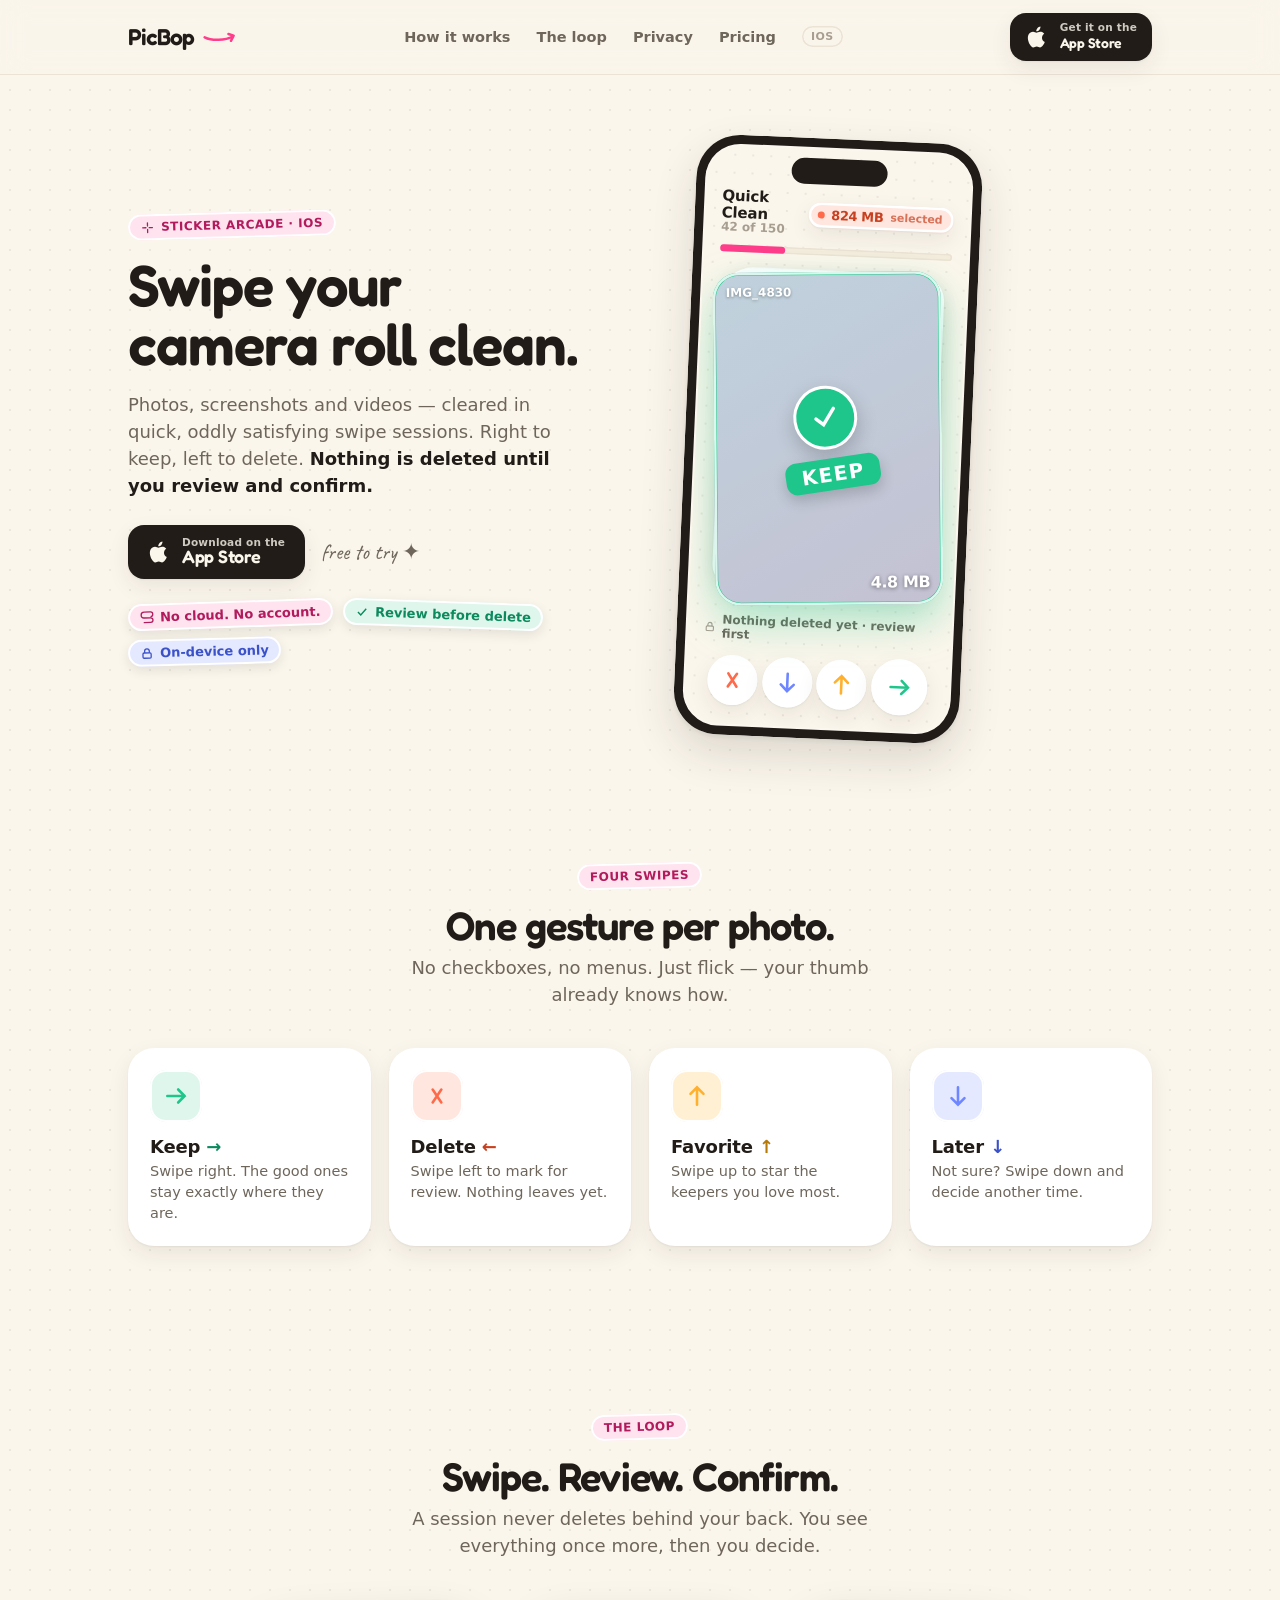
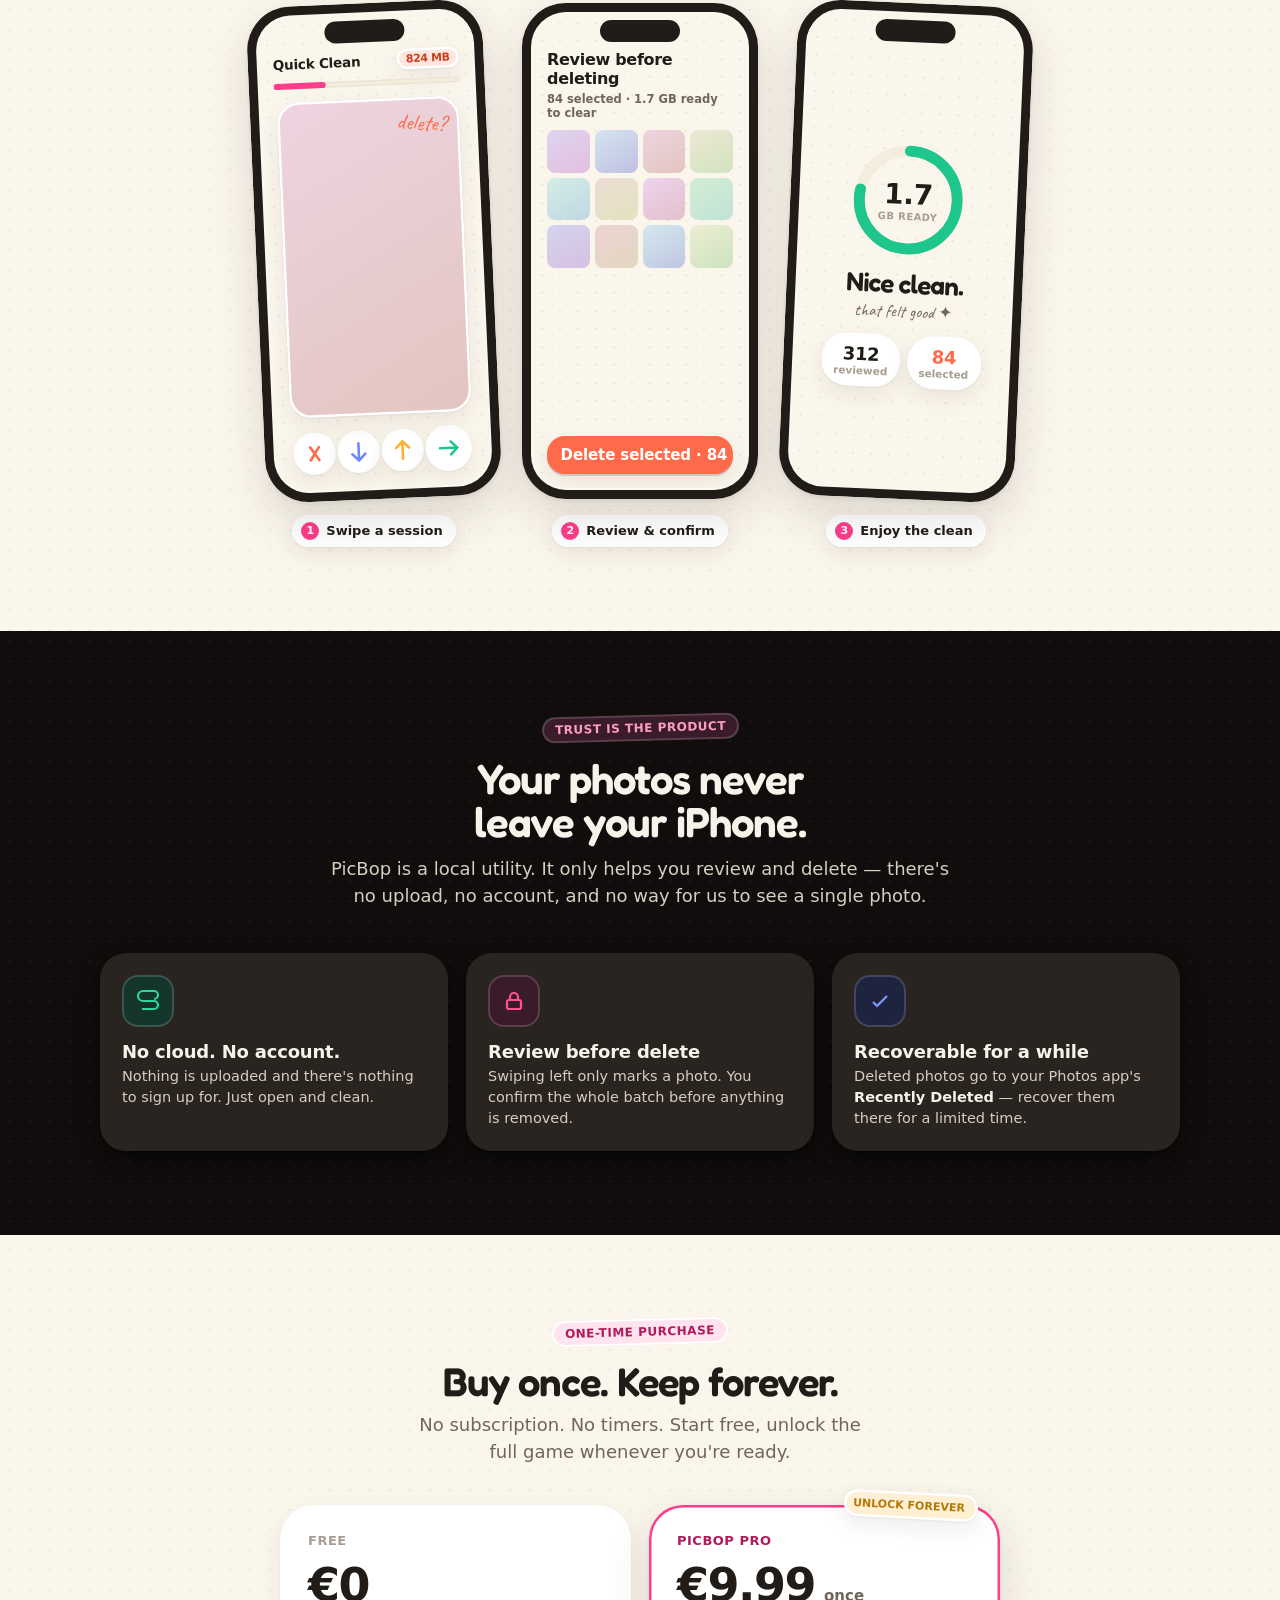
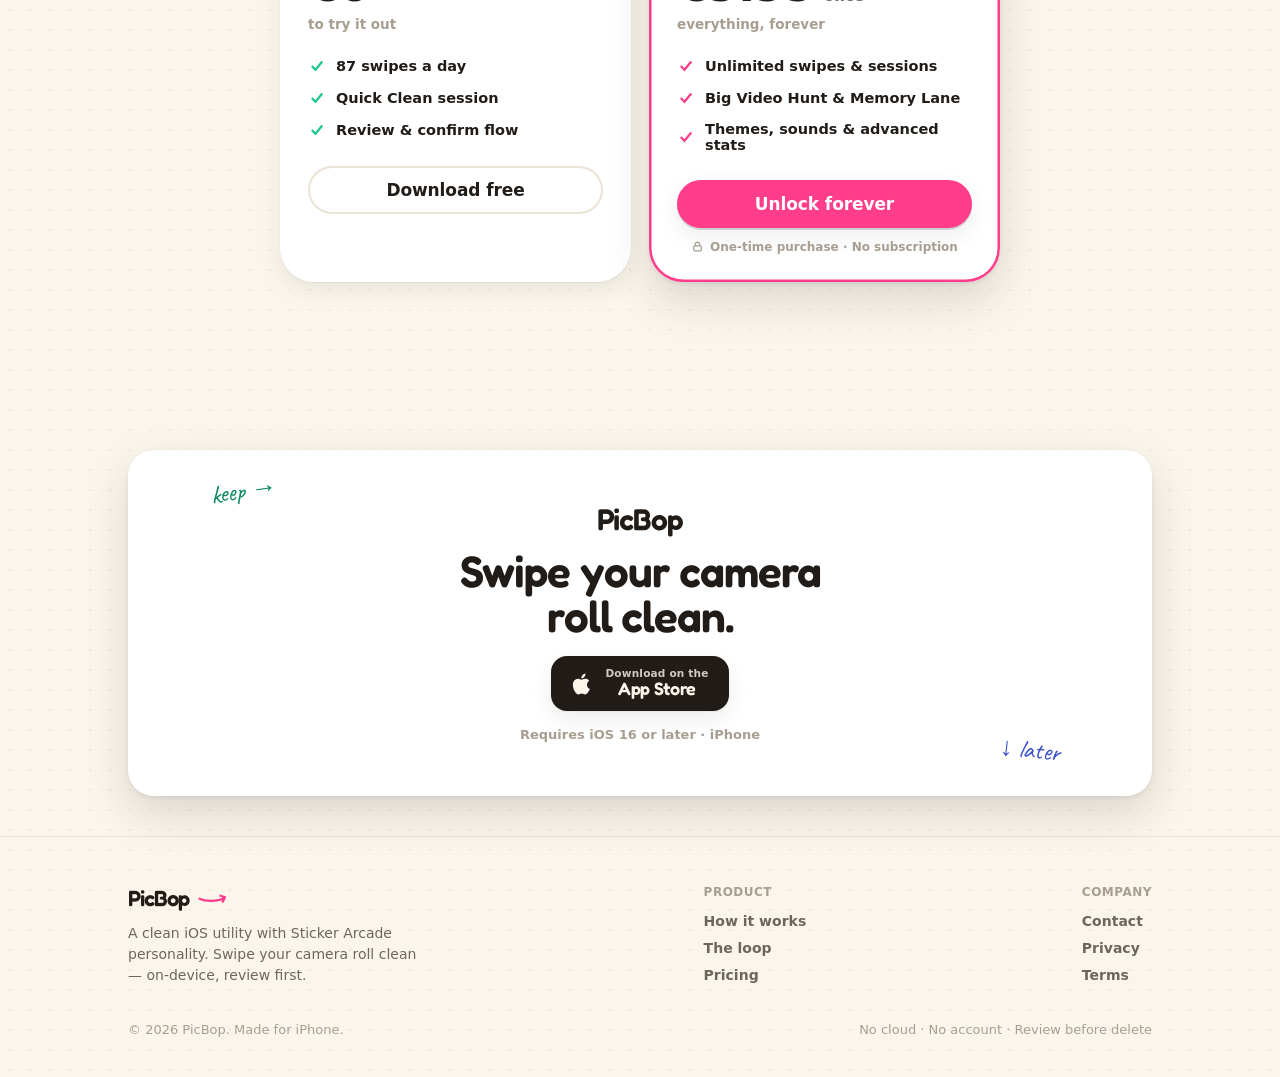
==== index.html @ b294faa3 "Add PicBop marketing site Static landing, privacy, terms, contact pages + shared theme/site CSS and " ====
<!doctype html>
<html lang="en" data-theme="light">
<head>
<meta charset="utf-8" />
<meta name="viewport" content="width=device-width, initial-scale=1" />
<title>PicBop — Swipe your camera roll clean.</title>
<link rel="stylesheet" href="picbop-theme.css" />
<link rel="stylesheet" href="picbop-site.css" />
<meta name="description" content="Swipe your camera roll clean. PicBop turns photo cleanup into quick, satisfying swipe sessions — keep, delete, favorite, later. Nothing is deleted until you review and confirm. On-device, no account." />
<meta name="theme-color" content="#FBF6EC" media="(prefers-color-scheme: light)" />
<meta name="theme-color" content="#100D0C" media="(prefers-color-scheme: dark)" />
<link rel="icon" href="icon.png" />
<link rel="apple-touch-icon" href="icon.png" />
<meta property="og:type" content="website" />
<meta property="og:site_name" content="PicBop" />
<meta property="og:title" content="PicBop — Swipe your camera roll clean." />
<meta property="og:description" content="Photo cleanup as quick, satisfying swipe sessions. Nothing is deleted until you review and confirm. On-device, no account." />
<meta property="og:url" content="https://picbop.app/" />
<meta property="og:image" content="https://picbop.app/icon.png" />
<meta name="twitter:card" content="summary" />
<meta name="twitter:title" content="PicBop — Swipe your camera roll clean." />
<meta name="twitter:description" content="Photo cleanup as quick, satisfying swipe sessions. Nothing is deleted until you review and confirm." />
<meta name="twitter:image" content="https://picbop.app/icon.png" />
</head>
<body class="site">

<!-- ───────── NAV ───────── -->
<header class="nav">
  <div class="inner">
    <a class="nav-mark" href="index.html">
      <b>PicBop</b>
      <svg width="34" height="11" viewBox="0 0 40 12" fill="none"><path d="M2 7c8 4 24 4 33-1" stroke="var(--pb-pink)" stroke-width="3" stroke-linecap="round"/><path d="M30 3l6 2-3 6" stroke="var(--pb-pink)" stroke-width="3" stroke-linecap="round" stroke-linejoin="round"/></svg>
    </a>
    <nav class="nav-links">
      <a href="#how">How it works</a>
      <a href="#loop">The loop</a>
      <a href="#privacy">Privacy</a>
      <a href="#pricing">Pricing</a>
      <span class="nav-ios">iOS</span>
    </nav>
    <a class="appstore" href="#download" style="padding:9px 15px 9px 13px">
      <svg viewBox="0 0 24 24" fill="currentColor"><path d="M17.543 12.642c-.024-2.43 1.984-3.597 2.074-3.654-1.131-1.654-2.891-1.88-3.515-1.905-1.495-.151-2.918.881-3.676.881-.757 0-1.927-.859-3.17-.836-1.631.024-3.134.948-3.973 2.408-1.694 2.936-.433 7.284 1.215 9.668.806 1.167 1.766 2.476 3.025 2.43 1.213-.049 1.671-.785 3.137-.785 1.466 0 1.878.785 3.162.761 1.305-.024 2.131-1.189 2.929-2.36.923-1.354 1.303-2.665 1.326-2.732-.029-.013-2.54-.975-2.565-3.86zM15.1 5.43c.67-.81 1.122-1.938.999-3.06-.966.039-2.134.644-2.826 1.453-.62.717-1.163 1.864-1.018 2.965 1.078.084 2.176-.548 2.845-1.358z"/></svg>
      <span><span class="as-sub" style="display:block">Get it on the</span><span class="as-main" style="font-size:14px">App Store</span></span>
    </a>
  </div>
</header>

<main class="wrap">

  <!-- ───────── HERO ───────── -->
  <section class="hero" id="download">
    <div>
      <span class="eyebrow"><svg width="13" height="13" viewBox="0 0 24 24" fill="none" stroke="currentColor" stroke-width="2.4" stroke-linecap="round"><path d="M12 3v6M12 15v6M3 12h6M15 12h6"/></svg> Sticker Arcade · iOS</span>
      <h1 class="h-display" style="font-size:58px;margin:18px 0 16px">Swipe your<br/>camera roll clean.</h1>
      <p class="lead" style="max-width:440px">Photos, screenshots and videos — cleared in quick, oddly satisfying swipe sessions. Right to keep, left to delete. <strong style="color:var(--pb-ink);font-weight:700">Nothing is deleted until you review and confirm.</strong></p>
      <div class="hero-cta">
        <a class="appstore" href="#download">
          <svg viewBox="0 0 24 24" fill="currentColor"><path d="M17.543 12.642c-.024-2.43 1.984-3.597 2.074-3.654-1.131-1.654-2.891-1.88-3.515-1.905-1.495-.151-2.918.881-3.676.881-.757 0-1.927-.859-3.17-.836-1.631.024-3.134.948-3.973 2.408-1.694 2.936-.433 7.284 1.215 9.668.806 1.167 1.766 2.476 3.025 2.43 1.213-.049 1.671-.785 3.137-.785 1.466 0 1.878.785 3.162.761 1.305-.024 2.131-1.189 2.929-2.36.923-1.354 1.303-2.665 1.326-2.732-.029-.013-2.54-.975-2.565-3.86zM15.1 5.43c.67-.81 1.122-1.938.999-3.06-.966.039-2.134.644-2.826 1.453-.62.717-1.163 1.864-1.018 2.965 1.078.084 2.176-.548 2.845-1.358z"/></svg>
          <span><span class="as-sub" style="display:block">Download on the</span><span class="as-main">App Store</span></span>
        </a>
        <span class="pb-font-hand" style="font-size:22px;color:var(--pb-ink2)">free to try ✦</span>
      </div>
      <div class="hero-trust">
        <span class="pb-badge"><svg viewBox="0 0 24 24" fill="none" stroke="currentColor" stroke-width="2.2"><path d="M18 10a4 4 0 000-8H7a5 5 0 000 10h11a4 4 0 010 8H6"/></svg> No cloud. No account.</span>
        <span class="pb-badge pb-badge--keep"><svg viewBox="0 0 24 24" fill="none" stroke="currentColor" stroke-width="2.4"><path d="M5 12l5 5 9-11"/></svg> Review before delete</span>
        <span class="pb-badge pb-badge--later"><svg viewBox="0 0 24 24" fill="none" stroke="currentColor" stroke-width="2.2"><rect x="5" y="11" width="14" height="9" rx="2"/><path d="M8 11V8a4 4 0 018 0v3"/></svg> On-device only</span>
      </div>
    </div>

    <!-- hero phone: swipe screen -->
    <div class="hero-art">
      <div class="phone phone-tilt">
        <div class="dotbg"></div>
        <div class="notch"></div>
        <div class="scr">
          <div class="pb-row" style="justify-content:space-between;align-items:center">
            <div class="pb-stack" style="line-height:1.1"><span class="pb-title" style="font-size:15px">Quick Clean</span><span style="font-size:12px;font-weight:600;color:var(--pb-ink3)">42 of 150</span></div>
            <span class="pb-chip pb-chip--del pb-chip--fill" style="padding:5px 11px 5px 9px;gap:7"><span style="width:7px;height:7px;border-radius:50%;background:var(--pb-del)"></span><b class="pb-num" style="font-size:13px;color:inherit">824 MB</b> <span style="font-size:11px;font-weight:600;opacity:.7">selected</span></span>
          </div>
          <div style="height:7px;border-radius:100px;background:var(--pb-bg2);margin-top:11px;box-shadow:inset 0 0 0 1.5px var(--pb-line)"><div style="width:28%;height:100%;border-radius:100px;background:var(--pb-pink)"></div></div>
          <!-- card stack -->
          <div style="flex:1;position:relative;margin:16px 2px 12px">
            <div style="position:absolute;inset:0;transform:translateY(-13px) scale(.93);border-radius:26px;background:var(--pb-surface);box-shadow:var(--pb-shadow)"></div>
            <div style="position:absolute;inset:0;transform:translateY(-6px) scale(.965);border-radius:26px;background:var(--pb-surface);box-shadow:var(--pb-shadow)"></div>
            <div class="ph" style="position:absolute;inset:0;--h:265;border-radius:26px;box-shadow:inset 0 0 0 2.5px var(--pb-stickerline),inset 0 0 0 3px var(--pb-keep),0 18px 40px color-mix(in srgb,var(--pb-keep) 35%,transparent);transform:rotate(-3deg)">
              <div style="position:absolute;inset:0;background:var(--pb-keep);opacity:.16"></div>
              <span style="position:absolute;left:13px;top:13px;font-size:12px;font-weight:700;color:#fff;text-shadow:0 1px 3px rgba(0,0,0,.35)">IMG_4830</span>
              <div class="pb-stack" style="position:absolute;left:50%;top:50%;transform:translate(-50%,-50%) rotate(-8deg);align-items:center;gap:9px">
                <span style="width:64px;height:64px;border-radius:50%;background:var(--pb-keep);display:flex;align-items:center;justify-content:center;border:3.5px solid #fff;box-shadow:0 8px 20px rgba(0,0,0,.2)"><svg width="32" height="32" viewBox="0 0 24 24" fill="none" stroke="#fff" stroke-width="2.6" stroke-linecap="round"><path d="M5 12l5 5 9-11"/></svg></span>
                <span style="background:var(--pb-keep);color:#fff;padding:4px 16px;border-radius:11px;font-size:20px;font-weight:700;letter-spacing:1.5px;box-shadow:0 6px 14px rgba(0,0,0,.18)">KEEP</span>
              </div>
              <span class="pb-num" style="position:absolute;right:13px;bottom:13px;font-size:16px;color:#fff;text-shadow:0 1px 4px rgba(0,0,0,.45)">4.8 MB</span>
            </div>
          </div>
          <div class="pb-row" style="justify-content:center;gap:6px;margin-bottom:11px">
            <svg width="13" height="13" viewBox="0 0 24 24" fill="none" stroke="var(--pb-ink3)" stroke-width="2.2"><rect x="5" y="11" width="14" height="9" rx="2"/><path d="M8 11V8a4 4 0 018 0v3"/></svg>
            <span style="font-size:12px;font-weight:600;color:var(--pb-ink2)">Nothing deleted yet · review first</span>
          </div>
          <div class="pb-row" style="justify-content:space-between;padding:0 6px">
            <span class="pb-action pb-action--del" style="width:50px;height:50px"><svg viewBox="0 0 24 24" fill="none" stroke="currentColor" stroke-width="2.4" stroke-linecap="round"><path d="M16 6l-8 12M8 6l8 12"/></svg></span>
            <span class="pb-action pb-action--later" style="width:50px;height:50px"><svg viewBox="0 0 24 24" fill="none" stroke="currentColor" stroke-width="2.4" stroke-linecap="round"><path d="M12 4v16M6 14l6 6 6-6"/></svg></span>
            <span class="pb-action pb-action--fav" style="width:50px;height:50px"><svg viewBox="0 0 24 24" fill="none" stroke="currentColor" stroke-width="2.4" stroke-linecap="round"><path d="M12 20V4M6 10l6-6 6 6"/></svg></span>
            <span class="pb-action pb-action--keep" style="width:56px;height:56px"><svg viewBox="0 0 24 24" fill="none" stroke="currentColor" stroke-width="2.4" stroke-linecap="round"><path d="M4 12h16M14 6l6 6-6 6"/></svg></span>
          </div>
        </div>
      </div>
    </div>
  </section>

  <!-- ───────── HOW IT WORKS ───────── -->
  <section class="section" id="how">
    <div style="text-align:center;margin-bottom:40px">
      <span class="eyebrow">Four swipes</span>
      <h2 class="h-display" style="font-size:40px;margin:16px 0 8px">One gesture per photo.</h2>
      <p class="lead" style="max-width:480px;margin:0 auto">No checkboxes, no menus. Just flick — your thumb already knows how.</p>
    </div>
    <div class="grid" style="grid-template-columns:repeat(4,1fr)">
      <div class="swipe-card">
        <div class="swipe-ic" style="background:var(--pb-keep-soft);color:var(--pb-keep)"><svg width="26" height="26" viewBox="0 0 24 24" fill="none" stroke="currentColor" stroke-width="2.4" stroke-linecap="round"><path d="M4 12h16M14 6l6 6-6 6"/></svg></div>
        <div class="feat-title">Keep <span style="color:var(--pb-keep-ink);font-weight:600">→</span></div>
        <p class="feat-body">Swipe right. The good ones stay exactly where they are.</p>
      </div>
      <div class="swipe-card">
        <div class="swipe-ic" style="background:var(--pb-del-soft);color:var(--pb-del)"><svg width="26" height="26" viewBox="0 0 24 24" fill="none" stroke="currentColor" stroke-width="2.4" stroke-linecap="round"><path d="M16 6l-8 12M8 6l8 12"/></svg></div>
        <div class="feat-title">Delete <span style="color:var(--pb-del-ink);font-weight:600">←</span></div>
        <p class="feat-body">Swipe left to mark for review. Nothing leaves yet.</p>
      </div>
      <div class="swipe-card">
        <div class="swipe-ic" style="background:var(--pb-fav-soft);color:var(--pb-fav)"><svg width="26" height="26" viewBox="0 0 24 24" fill="none" stroke="currentColor" stroke-width="2.4" stroke-linecap="round"><path d="M12 20V4M6 10l6-6 6 6"/></svg></div>
        <div class="feat-title">Favorite <span style="color:var(--pb-fav-ink);font-weight:600">↑</span></div>
        <p class="feat-body">Swipe up to star the keepers you love most.</p>
      </div>
      <div class="swipe-card">
        <div class="swipe-ic" style="background:var(--pb-later-soft);color:var(--pb-later)"><svg width="26" height="26" viewBox="0 0 24 24" fill="none" stroke="currentColor" stroke-width="2.4" stroke-linecap="round"><path d="M12 4v16M6 14l6 6 6-6"/></svg></div>
        <div class="feat-title">Later <span style="color:var(--pb-later-ink);font-weight:600">↓</span></div>
        <p class="feat-body">Not sure? Swipe down and decide another time.</p>
      </div>
    </div>
  </section>

  <!-- ───────── THE LOOP ───────── -->
  <section class="section" id="loop">
    <div style="text-align:center;margin-bottom:44px">
      <span class="eyebrow">The loop</span>
      <h2 class="h-display" style="font-size:40px;margin:16px 0 8px">Swipe. Review. Confirm.</h2>
      <p class="lead" style="max-width:500px;margin:0 auto">A session never deletes behind your back. You see everything once more, then you decide.</p>
    </div>
    <div class="pb-row" style="justify-content:center;align-items:flex-end;gap:30px;flex-wrap:wrap">

      <!-- swipe -->
      <div class="pb-stack" style="align-items:center;gap:16px">
        <div class="phone phone-tilt--l" style="width:236px;height:496px">
          <div class="dotbg"></div><div class="notch" style="width:80px;height:22px;top:17px"></div>
          <div class="scr" style="padding:36px 14px 14px">
            <div class="pb-row" style="justify-content:space-between;align-items:center"><span class="pb-title" style="font-size:13.5px">Quick Clean</span><span class="pb-chip pb-chip--del pb-chip--fill" style="padding:4px 9px;font-size:11px"><b class="pb-num" style="font-size:11px;color:inherit">824 MB</b></span></div>
            <div style="height:6px;border-radius:100px;background:var(--pb-bg2);margin-top:9px;box-shadow:inset 0 0 0 1.5px var(--pb-line)"><div style="width:28%;height:100%;border-radius:100px;background:var(--pb-pink)"></div></div>
            <div class="ph" style="flex:1;--h:330;border-radius:22px;margin:13px 2px;box-shadow:inset 0 0 0 2.5px var(--pb-stickerline),var(--pb-shadow)">
              <span class="pb-font-hand" style="position:absolute;top:12px;right:14px;font-size:22px;color:var(--pb-del);transform:rotate(6deg)">delete?</span>
            </div>
            <div class="pb-row" style="justify-content:space-between;padding:0 4px">
              <span class="pb-action pb-action--del" style="width:42px;height:42px"><svg viewBox="0 0 24 24" fill="none" stroke="currentColor" stroke-width="2.4" stroke-linecap="round"><path d="M16 6l-8 12M8 6l8 12"/></svg></span>
              <span class="pb-action pb-action--later" style="width:42px;height:42px"><svg viewBox="0 0 24 24" fill="none" stroke="currentColor" stroke-width="2.4" stroke-linecap="round"><path d="M12 4v16M6 14l6 6 6-6"/></svg></span>
              <span class="pb-action pb-action--fav" style="width:42px;height:42px"><svg viewBox="0 0 24 24" fill="none" stroke="currentColor" stroke-width="2.4" stroke-linecap="round"><path d="M12 20V4M6 10l6-6 6 6"/></svg></span>
              <span class="pb-action pb-action--keep" style="width:46px;height:46px"><svg viewBox="0 0 24 24" fill="none" stroke="currentColor" stroke-width="2.4" stroke-linecap="round"><path d="M4 12h16M14 6l6 6-6 6"/></svg></span>
            </div>
          </div>
        </div>
        <span class="pb-chip" style="font-size:13px"><span style="width:18px;height:18px;border-radius:50%;background:var(--pb-pink);color:#fff;display:flex;align-items:center;justify-content:center;font-size:11px;font-weight:800">1</span> Swipe a session</span>
      </div>

      <!-- review -->
      <div class="pb-stack" style="align-items:center;gap:16px">
        <div class="phone" style="width:236px;height:496px">
          <div class="dotbg"></div><div class="notch" style="width:80px;height:22px;top:17px"></div>
          <div class="scr" style="padding:36px 14px 14px">
            <div class="pb-stack" style="gap:4px;margin-bottom:10px">
              <span style="font-family:var(--pb-ui);font-weight:800;font-size:16px;letter-spacing:-.3px;color:var(--pb-ink)">Review before deleting</span>
              <span style="font-size:11.5px;font-weight:600;color:var(--pb-ink2)">84 selected · 1.7 GB ready to clear</span>
            </div>
            <div style="flex:1;display:grid;grid-template-columns:repeat(4,1fr);gap:5px;align-content:start;overflow:hidden">
              <div class="ph" style="--h:265;aspect-ratio:1;border-radius:8px"></div><div class="ph" style="--h:200;aspect-ratio:1;border-radius:8px"></div><div class="ph" style="--h:330;aspect-ratio:1;border-radius:8px"></div><div class="ph" style="--h:50;aspect-ratio:1;border-radius:8px"></div>
              <div class="ph" style="--h:160;aspect-ratio:1;border-radius:8px"></div><div class="ph" style="--h:20;aspect-ratio:1;border-radius:8px"></div><div class="ph" style="--h:300;aspect-ratio:1;border-radius:8px"></div><div class="ph" style="--h:120;aspect-ratio:1;border-radius:8px"></div>
              <div class="ph" style="--h:240;aspect-ratio:1;border-radius:8px"></div><div class="ph" style="--h:0;aspect-ratio:1;border-radius:8px"></div><div class="ph" style="--h:190;aspect-ratio:1;border-radius:8px"></div><div class="ph" style="--h:60;aspect-ratio:1;border-radius:8px"></div>
            </div>
            <button class="pb-btn pb-btn--coral pb-btn--block pb-btn--sm" style="margin-top:11px"><svg width="16" height="16" viewBox="0 0 24 24" fill="none" stroke="currentColor" stroke-width="2.4" stroke-linecap="round"><path d="M16 6l-8 12M8 6l8 12"/></svg> Delete selected · 84</button>
          </div>
        </div>
        <span class="pb-chip" style="font-size:13px"><span style="width:18px;height:18px;border-radius:50%;background:var(--pb-pink);color:#fff;display:flex;align-items:center;justify-content:center;font-size:11px;font-weight:800">2</span> Review &amp; confirm</span>
      </div>

      <!-- result -->
      <div class="pb-stack" style="align-items:center;gap:16px">
        <div class="phone phone-tilt" style="width:236px;height:496px">
          <div class="dotbg"></div><div class="notch" style="width:80px;height:22px;top:17px"></div>
          <div class="scr" style="padding:44px 16px 16px;align-items:center;justify-content:center;gap:13px">
            <div style="position:relative;width:116px;height:116px">
              <svg width="116" height="116" viewBox="0 0 128 128" style="transform:rotate(-90deg)"><circle cx="64" cy="64" r="54" fill="none" stroke="var(--pb-bg2)" stroke-width="12"/><circle cx="64" cy="64" r="54" fill="none" stroke="var(--pb-keep)" stroke-width="12" stroke-linecap="round" stroke-dasharray="339" stroke-dashoffset="75"/></svg>
              <div class="pb-stack" style="position:absolute;inset:0;align-items:center;justify-content:center"><span class="pb-num" style="font-size:28px">1.7</span><span style="font-size:10px;font-weight:700;color:var(--pb-ink3);text-transform:uppercase;letter-spacing:.4px">GB ready</span></div>
            </div>
            <div class="pb-stack" style="align-items:center;gap:3px">
              <span class="h-display" style="font-size:26px;white-space:nowrap">Nice clean.</span>
              <span class="pb-font-hand" style="font-size:17px;color:var(--pb-ink2);white-space:nowrap">that felt good ✦</span>
            </div>
            <div class="pb-row" style="gap:7px">
              <div class="pb-card" style="text-align:center;padding:10px 12px"><div class="pb-num" style="font-size:18px">312</div><div style="font-size:10.5px;font-weight:600;color:var(--pb-ink3)">reviewed</div></div>
              <div class="pb-card" style="text-align:center;padding:10px 12px"><div class="pb-num" style="font-size:18px;color:var(--pb-del)">84</div><div style="font-size:10.5px;font-weight:600;color:var(--pb-ink3)">selected</div></div>
            </div>
          </div>
        </div>
        <span class="pb-chip" style="font-size:13px"><span style="width:18px;height:18px;border-radius:50%;background:var(--pb-pink);color:#fff;display:flex;align-items:center;justify-content:center;font-size:11px;font-weight:800">3</span> Enjoy the clean</span>
      </div>

    </div>
  </section>
</main>

<!-- ───────── PRIVACY STRIP (dark) ───────── -->
<section class="strip-dark" data-theme="dark" id="privacy" style="background-color:var(--pb-bg)">
  <div class="wrap section">
    <div style="text-align:center;max-width:620px;margin:0 auto 44px">
      <span class="eyebrow">Trust is the product</span>
      <h2 class="h-display" style="font-size:42px;margin:16px 0 12px;color:var(--pb-ink)">Your photos never<br/>leave your iPhone.</h2>
      <p class="lead" style="margin:0 auto">PicBop is a local utility. It only helps you review and delete — there's no upload, no account, and no way for us to see a single photo.</p>
    </div>
    <div class="grid" style="grid-template-columns:repeat(3,1fr)">
      <div class="swipe-card" style="background:var(--pb-surface)">
        <div class="swipe-ic" style="background:var(--pb-keep-soft);color:var(--pb-keep)"><svg width="24" height="24" viewBox="0 0 24 24" fill="none" stroke="currentColor" stroke-width="2.2"><path d="M18 10a4 4 0 000-8H7a5 5 0 000 10h11a4 4 0 010 8H6"/></svg></div>
        <div class="feat-title">No cloud. No account.</div>
        <p class="feat-body">Nothing is uploaded and there's nothing to sign up for. Just open and clean.</p>
      </div>
      <div class="swipe-card" style="background:var(--pb-surface)">
        <div class="swipe-ic" style="background:var(--pb-pink-soft);color:var(--pb-pink)"><svg width="24" height="24" viewBox="0 0 24 24" fill="none" stroke="currentColor" stroke-width="2.2"><rect x="5" y="11" width="14" height="9" rx="2"/><path d="M8 11V8a4 4 0 018 0v3"/></svg></div>
        <div class="feat-title">Review before delete</div>
        <p class="feat-body">Swiping left only marks a photo. You confirm the whole batch before anything is removed.</p>
      </div>
      <div class="swipe-card" style="background:var(--pb-surface)">
        <div class="swipe-ic" style="background:var(--pb-later-soft);color:var(--pb-later)"><svg width="24" height="24" viewBox="0 0 24 24" fill="none" stroke="currentColor" stroke-width="2.2"><path d="M5 13l4 4L19 7"/></svg></div>
        <div class="feat-title">Recoverable for a while</div>
        <p class="feat-body">Deleted photos go to your Photos app's <strong style="color:var(--pb-ink)">Recently Deleted</strong> — recover them there for a limited time.</p>
      </div>
    </div>
  </div>
</section>

<main class="wrap">
  <!-- ───────── PRICING ───────── -->
  <section class="section" id="pricing">
    <div style="text-align:center;margin-bottom:40px">
      <span class="eyebrow">One-time purchase</span>
      <h2 class="h-display" style="font-size:40px;margin:16px 0 8px">Buy once. Keep forever.</h2>
      <p class="lead" style="max-width:460px;margin:0 auto">No subscription. No timers. Start free, unlock the full game whenever you're ready.</p>
    </div>
    <div class="price-grid">
      <div class="price-card">
        <div style="font-size:13px;font-weight:700;text-transform:uppercase;letter-spacing:.5px;color:var(--pb-ink3)">Free</div>
        <div class="price-num" style="margin:10px 0 4px">€0</div>
        <div style="font-size:13.5px;font-weight:600;color:var(--pb-ink3);margin-bottom:18px">to try it out</div>
        <div class="price-row"><svg width="18" height="18" viewBox="0 0 24 24" fill="none" stroke="var(--pb-keep)" stroke-width="3"><path d="M5 12l5 5 9-11"/></svg> 87 swipes a day</div>
        <div class="price-row"><svg width="18" height="18" viewBox="0 0 24 24" fill="none" stroke="var(--pb-keep)" stroke-width="3"><path d="M5 12l5 5 9-11"/></svg> Quick Clean session</div>
        <div class="price-row"><svg width="18" height="18" viewBox="0 0 24 24" fill="none" stroke="var(--pb-keep)" stroke-width="3"><path d="M5 12l5 5 9-11"/></svg> Review &amp; confirm flow</div>
        <a class="pb-btn pb-btn--ghost pb-btn--block" href="#download" style="margin-top:20px">Download free</a>
      </div>
      <div class="price-card price-card--pro">
        <span class="pb-chip pb-chip--fav pb-chip--fill" style="position:absolute;top:-13px;right:22px;transform:rotate(3deg);font-size:11px">UNLOCK FOREVER</span>
        <div style="font-size:13px;font-weight:700;text-transform:uppercase;letter-spacing:.5px;color:var(--pb-pink-ink)">PicBop Pro</div>
        <div class="pb-row" style="align-items:baseline;gap:9px;margin:10px 0 4px"><span class="price-num">€9.99</span><span style="font-size:15px;font-weight:700;color:var(--pb-ink2)">once</span></div>
        <div style="font-size:13.5px;font-weight:600;color:var(--pb-ink3);margin-bottom:18px">everything, forever</div>
        <div class="price-row"><svg width="18" height="18" viewBox="0 0 24 24" fill="none" stroke="var(--pb-pink)" stroke-width="3"><path d="M5 12l5 5 9-11"/></svg> Unlimited swipes &amp; sessions</div>
        <div class="price-row"><svg width="18" height="18" viewBox="0 0 24 24" fill="none" stroke="var(--pb-pink)" stroke-width="3"><path d="M5 12l5 5 9-11"/></svg> Big Video Hunt &amp; Memory Lane</div>
        <div class="price-row"><svg width="18" height="18" viewBox="0 0 24 24" fill="none" stroke="var(--pb-pink)" stroke-width="3"><path d="M5 12l5 5 9-11"/></svg> Themes, sounds &amp; advanced stats</div>
        <a class="pb-btn pb-btn--block" href="#download" style="margin-top:20px">Unlock forever</a>
        <div class="pb-row" style="justify-content:center;gap:6px;margin-top:12px"><svg width="13" height="13" viewBox="0 0 24 24" fill="none" stroke="var(--pb-ink3)" stroke-width="2.2"><rect x="5" y="11" width="14" height="9" rx="2"/><path d="M8 11V8a4 4 0 018 0v3"/></svg><span style="font-size:12px;font-weight:600;color:var(--pb-ink3)">One-time purchase · No subscription</span></div>
      </div>
    </div>
  </section>

  <!-- ───────── FINAL CTA ───────── -->
  <section class="section" style="text-align:center;padding-bottom:40px">
    <div class="pb-card" style="padding:54px 28px;box-shadow:var(--pb-shadow-lg);position:relative;overflow:hidden">
      <span class="pb-font-hand" style="position:absolute;top:24px;left:8%;font-size:26px;color:var(--pb-keep-ink);transform:rotate(-8deg)">keep →</span>
      <span class="pb-font-hand" style="position:absolute;bottom:30px;right:9%;font-size:26px;color:var(--pb-later-ink);transform:rotate(6deg)">↓ later</span>
      <span class="pb-wordmark"><b style="font-family:var(--pb-display);font-weight:600;font-size:30px;letter-spacing:-1px">PicBop</b></span>
      <h2 class="h-display" style="font-size:44px;margin:14px 0 18px">Swipe your camera<br/>roll clean.</h2>
      <a class="appstore" href="#download" style="margin:0 auto">
        <svg viewBox="0 0 24 24" fill="currentColor"><path d="M17.543 12.642c-.024-2.43 1.984-3.597 2.074-3.654-1.131-1.654-2.891-1.88-3.515-1.905-1.495-.151-2.918.881-3.676.881-.757 0-1.927-.859-3.17-.836-1.631.024-3.134.948-3.973 2.408-1.694 2.936-.433 7.284 1.215 9.668.806 1.167 1.766 2.476 3.025 2.43 1.213-.049 1.671-.785 3.137-.785 1.466 0 1.878.785 3.162.761 1.305-.024 2.131-1.189 2.929-2.36.923-1.354 1.303-2.665 1.326-2.732-.029-.013-2.54-.975-2.565-3.86zM15.1 5.43c.67-.81 1.122-1.938.999-3.06-.966.039-2.134.644-2.826 1.453-.62.717-1.163 1.864-1.018 2.965 1.078.084 2.176-.548 2.845-1.358z"/></svg>
        <span><span class="as-sub" style="display:block">Download on the</span><span class="as-main">App Store</span></span>
      </a>
      <p style="font-size:13px;font-weight:600;color:var(--pb-ink3);margin:16px 0 0">Requires iOS 16 or later · iPhone</p>
    </div>
  </section>
</main>

<!-- ───────── FOOTER ───────── -->
<footer class="footer">
  <div class="wrap">
    <div class="cols">
      <div style="max-width:300px">
        <span class="nav-mark"><b style="font-family:var(--pb-display);font-weight:600;font-size:22px;letter-spacing:-1px">PicBop</b>
          <svg width="30" height="10" viewBox="0 0 40 12" fill="none"><path d="M2 7c8 4 24 4 33-1" stroke="var(--pb-pink)" stroke-width="3" stroke-linecap="round"/><path d="M30 3l6 2-3 6" stroke="var(--pb-pink)" stroke-width="3" stroke-linecap="round" stroke-linejoin="round"/></svg></span>
        <p style="font-size:14px;line-height:1.5;color:var(--pb-ink2);margin:12px 0 0">A clean iOS utility with Sticker Arcade personality. Swipe your camera roll clean — on-device, review first.</p>
      </div>
      <div>
        <div class="footer-col-h">Product</div>
        <div class="footer-links">
          <a href="#how">How it works</a>
          <a href="#loop">The loop</a>
          <a href="#pricing">Pricing</a>
        </div>
      </div>
      <div>
        <div class="footer-col-h">Company</div>
        <div class="footer-links">
          <a href="contact.html">Contact</a>
          <a href="privacy.html">Privacy</a>
          <a href="terms.html">Terms</a>
        </div>
      </div>
    </div>
    <div class="footer-fine">
      <span>© 2026 PicBop. Made for iPhone.</span>
      <span>No cloud · No account · Review before delete</span>
    </div>
  </div>
</footer>

</body>
</html>
---- picbop-theme.css ----
/* picbop-theme.css — PicBop "Sticker Arcade" theme system
   Sticker sheet + arcade feedback + premium iOS. */

@import url('https://fonts.googleapis.com/css2?family=Fredoka:wght@400;500;600;700&family=Caveat:wght@500;600;700&display=swap');

:root{
  /* ── brand ── */
  --pb-pink:#FF3D8B;        /* hot bubblegum primary */
  --pb-pink-press:#E62C78;
  --pb-pink-soft:#FFE3EE;   /* pink tint surface */
  --pb-pink-ink:#B11A5C;

  /* ── action colors ── */
  --pb-keep:#1FC68B;   --pb-keep-soft:#DFF6EC;   --pb-keep-ink:#0C8A5E;
  --pb-del:#FF6A4A;    --pb-del-soft:#FFE6DF;    --pb-del-ink:#C7401F;
  --pb-fav:#FFB02E;    --pb-fav-soft:#FFF0D4;    --pb-fav-ink:#B5790A;
  --pb-later:#6E86FF;  --pb-later-soft:#E5E9FF;  --pb-later-ink:#3B51C9;

  /* ── neutrals (light / cream) ── */
  --pb-bg:#FBF6EC;          /* cream */
  --pb-bg2:#F4ECDD;
  --pb-surface:#FFFFFF;
  --pb-ink:#211C17;         /* warm near-black */
  --pb-ink2:#6E665B;
  --pb-ink3:#A79E90;
  --pb-line:#EBE3D4;
  --pb-dot:rgba(33,28,23,.07);     /* paper dots */
  --pb-stickerline:#FFFFFF;        /* die-cut outline */

  /* ── shape & motion ── */
  --pb-r-sm:12px; --pb-r:18px; --pb-r-lg:26px; --pb-r-xl:34px;
  --pb-shadow:0 1px 2px rgba(33,28,23,.06), 0 8px 22px rgba(33,28,23,.08);
  --pb-shadow-lg:0 2px 4px rgba(33,28,23,.07), 0 18px 44px rgba(33,28,23,.14);
  --pb-pop:0 2px 0 rgba(0,0,0,.12);   /* arcade button base */
  --pb-ease:cubic-bezier(.2,.8,.3,1.3);

  --pb-ui:-apple-system,BlinkMacSystemFont,"SF Pro Text","Segoe UI",system-ui,sans-serif;
  --pb-display:"Fredoka",var(--pb-ui);
  --pb-hand:"Caveat",cursive;
}

[data-theme="dark"]{
  --pb-pink:#FF4F97; --pb-pink-press:#FF2D85; --pb-pink-soft:#3A1B29; --pb-pink-ink:#FF9CC4;
  --pb-keep:#2BD79A; --pb-keep-soft:#14352B; --pb-keep-ink:#79EBC4;
  --pb-del:#FF7B5C; --pb-del-soft:#3A2019; --pb-del-ink:#FFB3A0;
  --pb-fav:#FFBE4D; --pb-fav-soft:#3A2D14; --pb-fav-ink:#FFD894;
  --pb-later:#8398FF; --pb-later-soft:#1E243F; --pb-later-ink:#B9C5FF;

  --pb-bg:#100D0C;          /* black craft */
  --pb-bg2:#211D19;
  --pb-surface:#29241F;     /* lifted surface for separation */
  --pb-ink:#F8F3EA;
  --pb-ink2:#D6CEC0;        /* brighter secondary for readable descriptions */
  --pb-ink3:#ADA293;        /* brighter tertiary for badges/meta */
  --pb-line:#403832;
  --pb-dot:rgba(255,255,255,.055);
  --pb-stickerline:rgba(255,255,255,.16);
  --pb-shadow:0 1px 2px rgba(0,0,0,.4), 0 10px 26px rgba(0,0,0,.45);
  --pb-shadow-lg:0 2px 6px rgba(0,0,0,.5), 0 22px 50px rgba(0,0,0,.55);
}

*{box-sizing:border-box}

/* ── paper background ── */
.pb-paper{
  background-color:var(--pb-bg);
  background-image:radial-gradient(var(--pb-dot) 1.4px, transparent 1.5px);
  background-size:18px 18px;
}

/* ── typography ── */
.pb-font-ui{font-family:var(--pb-ui)}
.pb-font-display{font-family:var(--pb-display)}
.pb-font-hand{font-family:var(--pb-hand)}
.pb-h1{font-family:var(--pb-display);font-weight:600;font-size:34px;line-height:1.05;letter-spacing:-.5px;color:var(--pb-ink)}
.pb-h2{font-family:var(--pb-display);font-weight:600;font-size:24px;line-height:1.1;letter-spacing:-.2px;color:var(--pb-ink)}
.pb-title{font-family:var(--pb-ui);font-weight:700;font-size:18px;color:var(--pb-ink);letter-spacing:-.2px}
/* clean UI titles — utility screens (settings, stats, missions, review, confirm) */
.pb-h1-ui{font-family:var(--pb-ui);font-weight:800;font-size:30px;line-height:1.1;letter-spacing:-.7px;color:var(--pb-ink)}
.pb-h2-ui{font-family:var(--pb-ui);font-weight:800;font-size:22px;line-height:1.15;letter-spacing:-.45px;color:var(--pb-ink)}
.pb-body{font-family:var(--pb-ui);font-weight:400;font-size:15px;line-height:1.45;color:var(--pb-ink2)}
.pb-cap{font-family:var(--pb-ui);font-weight:600;font-size:12px;letter-spacing:.3px;color:var(--pb-ink3);text-transform:uppercase}
.pb-num{font-family:var(--pb-ui);font-weight:700;font-size:inherit;letter-spacing:-.4px;font-variant-numeric:tabular-nums;color:var(--pb-ink)}
.pb-numd{font-family:var(--pb-display);font-weight:600;font-variant-numeric:tabular-nums;color:var(--pb-ink)}

/* ── wordmark ── */
.pb-wordmark{display:inline-flex;flex-direction:column;align-items:center;gap:1px;line-height:1}
.pb-wordmark b{font-family:var(--pb-display);font-weight:600;letter-spacing:-1px;color:var(--pb-ink)}
.pb-wordmark .pb-swipe{display:block;color:var(--pb-pink)}

/* ── buttons (arcade-press) ── */
.pb-btn{
  appearance:none;border:none;cursor:pointer;
  font-family:var(--pb-ui);font-weight:700;font-size:17px;letter-spacing:-.1px;
  color:#fff;background:var(--pb-pink);white-space:nowrap;
  padding:14px 24px;border-radius:var(--pb-r-lg);
  display:inline-flex;align-items:center;justify-content:center;gap:8px;
  box-shadow:var(--pb-pop), var(--pb-shadow);
  transition:transform .12s var(--pb-ease), box-shadow .12s, filter .12s;
}
.pb-btn:hover{filter:brightness(1.03)}
.pb-btn:active{transform:translateY(2px);box-shadow:0 0 0 rgba(0,0,0,0), var(--pb-shadow)}
.pb-btn--block{display:flex;width:100%}
.pb-btn--mint{background:var(--pb-keep)}
.pb-btn--coral{background:var(--pb-del)}
.pb-btn--ghost{background:transparent;color:var(--pb-ink);box-shadow:inset 0 0 0 2px var(--pb-line)}
.pb-btn--ghost:active{transform:translateY(0);background:var(--pb-bg2)}
.pb-btn--soft{background:var(--pb-pink-soft);color:var(--pb-pink-ink);box-shadow:var(--pb-shadow)}
.pb-btn--sm{font-size:15px;padding:10px 16px;border-radius:var(--pb-r)}
.pb-btn--lg{font-size:18px;padding:17px 24px;border-radius:var(--pb-r-xl)}
.pb-btn:disabled,.pb-btn--off{pointer-events:none;background:var(--pb-bg2);color:var(--pb-ink3);box-shadow:inset 0 0 0 1.5px var(--pb-line)}
.pb-btn:disabled:active,.pb-btn--off:active{transform:none}
.pb-btn--link{background:transparent;color:var(--pb-ink2);box-shadow:none;font-weight:600;font-size:15px;padding:8px}
.pb-btn--link:active{transform:none;background:transparent;color:var(--pb-ink)}

/* ── sticker chips (action) ── */
.pb-chip{
  display:inline-flex;align-items:center;gap:7px;
  font-family:var(--pb-ui);font-weight:700;font-size:14px;
  padding:7px 13px 7px 9px;border-radius:100px;
  background:var(--pb-surface);color:var(--pb-ink);white-space:nowrap;
  box-shadow:inset 0 0 0 2.5px var(--pb-stickerline), var(--pb-shadow);
}
.pb-chip .pb-dot{width:18px;height:18px;border-radius:50%;display:inline-flex;align-items:center;justify-content:center;color:#fff;font-size:12px;flex:0 0 auto}
.pb-chip--keep .pb-dot{background:var(--pb-keep)}
.pb-chip--del .pb-dot{background:var(--pb-del)}
.pb-chip--fav .pb-dot{background:var(--pb-fav)}
.pb-chip--later .pb-dot{background:var(--pb-later)}
/* filled variant */
.pb-chip--fill{box-shadow:inset 0 0 0 2.5px var(--pb-stickerline), var(--pb-shadow)}
.pb-chip--keep.pb-chip--fill{background:var(--pb-keep-soft);color:var(--pb-keep-ink)}
.pb-chip--del.pb-chip--fill{background:var(--pb-del-soft);color:var(--pb-del-ink)}
.pb-chip--fav.pb-chip--fill{background:var(--pb-fav-soft);color:var(--pb-fav-ink)}
.pb-chip--later.pb-chip--fill{background:var(--pb-later-soft);color:var(--pb-later-ink)}

/* ── trust badges (die-cut stickers) ── */
.pb-badge{
  display:inline-flex;align-items:center;gap:6px;
  font-family:var(--pb-ui);font-weight:700;font-size:13px;
  padding:6px 12px;border-radius:100px;
  background:var(--pb-pink-soft);color:var(--pb-pink-ink);white-space:nowrap;
  box-shadow:inset 0 0 0 2px var(--pb-stickerline), 0 4px 12px rgba(33,28,23,.10);
  transform:rotate(-2deg);
}
.pb-badge svg{width:14px;height:14px}
.pb-badge--keep{background:var(--pb-keep-soft);color:var(--pb-keep-ink);transform:rotate(2deg)}
.pb-badge--later{background:var(--pb-later-soft);color:var(--pb-later-ink);transform:rotate(-1.5deg)}

/* ── action circles (swipe screen) ── */
.pb-action{
  width:62px;height:62px;border-radius:50%;border:none;cursor:pointer;
  display:inline-flex;flex-direction:column;align-items:center;justify-content:center;
  background:var(--pb-surface);box-shadow:inset 0 0 0 2.5px var(--pb-stickerline), var(--pb-shadow);
  transition:transform .12s var(--pb-ease);
}
.pb-action:active{transform:scale(.92)}
.pb-action svg{width:26px;height:26px}
.pb-action--keep{color:var(--pb-keep)}
.pb-action--del{color:var(--pb-del)}
.pb-action--fav{color:var(--pb-fav)}
.pb-action--later{color:var(--pb-later)}
.pb-action--primary{background:var(--pb-pink);color:#fff;box-shadow:var(--pb-pop),var(--pb-shadow)}

/* ── cards ── */
.pb-card{
  background:var(--pb-surface);border-radius:var(--pb-r-lg);
  box-shadow:var(--pb-shadow);padding:18px;
}
.pb-card--quiet{box-shadow:inset 0 0 0 1.5px var(--pb-line)}

/* ── swatch ── */
.pb-sw{border-radius:var(--pb-r);height:64px;box-shadow:inset 0 0 0 2.5px var(--pb-stickerline), var(--pb-shadow)}

/* misc */
.pb-stack{display:flex;flex-direction:column}
.pb-row{display:flex;align-items:center}
.pb-wrap{flex-wrap:wrap}
.pb-divider{height:1px;background:var(--pb-line);border:none;margin:0}

/* ── clean iOS list (settings / feature rows) ── */
.pb-list{background:var(--pb-surface);border-radius:var(--pb-r-lg);box-shadow:var(--pb-shadow);overflow:hidden}
.pb-list-row{display:flex;align-items:center;gap:13px;padding:13px 15px}
.pb-list-row+.pb-list-row{box-shadow:inset 0 1px 0 var(--pb-line)}
.pb-feat-ic{width:34px;height:34px;border-radius:11px;flex:0 0 auto;display:flex;align-items:center;justify-content:center}

/* ── review thumb (selected photo, removable) ── */
.pb-thumb{position:relative;border-radius:var(--pb-r-sm);overflow:hidden;box-shadow:inset 0 0 0 2px var(--pb-stickerline)}
.pb-thumb-x{position:absolute;top:5px;right:5px;width:22px;height:22px;border:none;border-radius:50%;cursor:pointer;
  background:rgba(20,16,14,.62);color:#fff;display:flex;align-items:center;justify-content:center;backdrop-filter:blur(2px)}
.pb-thumb-mb{position:absolute;left:0;right:0;bottom:0;padding:8px 7px 5px;font-size:10.5px;font-weight:700;color:#fff;
  background:linear-gradient(transparent,rgba(0,0,0,.55));font-variant-numeric:tabular-nums}

/* ── modal / confirm sheet ── */
.pb-scrim{position:absolute;inset:0;z-index:30;background:rgba(20,16,14,.46);backdrop-filter:blur(3px);
  display:flex;align-items:flex-end;justify-content:center;padding:14px}
.pb-sheet{width:100%;background:var(--pb-surface);border-radius:var(--pb-r-xl);padding:22px 20px 18px;
  box-shadow:var(--pb-shadow-lg)}

/* ── iOS toggle ── */
.pb-tog{width:46px;height:28px;border-radius:100px;flex:0 0 auto;position:relative;cursor:pointer;
  background:var(--pb-bg2);box-shadow:inset 0 0 0 1.5px var(--pb-line);transition:background .2s}
.pb-tog::after{content:"";position:absolute;top:3px;left:3px;width:22px;height:22px;border-radius:50%;
  background:#fff;box-shadow:0 1px 3px rgba(0,0,0,.25);transition:transform .2s var(--pb-ease)}
.pb-tog[data-on="1"]{background:var(--pb-keep);box-shadow:none}
.pb-tog[data-on="1"]::after{transform:translateX(18px)}

/* ── segmented control ── */
.pb-seg{display:flex;gap:3px;padding:3px;border-radius:13px;background:var(--pb-bg2);box-shadow:inset 0 0 0 1.5px var(--pb-line)}
.pb-seg button{flex:1;border:none;cursor:pointer;background:transparent;color:var(--pb-ink2);
  font-family:var(--pb-ui);font-weight:600;font-size:13px;padding:7px 4px;border-radius:10px;transition:.16s}
.pb-seg button[data-on="1"]{background:var(--pb-surface);color:var(--pb-ink);box-shadow:var(--pb-shadow)}

/* ── price pill (paywall) ── */
.pb-price{display:inline-flex;align-items:baseline;gap:7px}
.pb-price b{font-family:var(--pb-display);font-weight:600;font-size:42px;letter-spacing:-1px;color:var(--pb-ink);font-variant-numeric:tabular-nums}

/* ── motion (onboarding liveliness) ── */
@media (prefers-reduced-motion: no-preference){
  @keyframes pb-float{0%,100%{transform:translateY(0) rotate(var(--r,0deg))}50%{transform:translateY(-7px) rotate(var(--r,0deg))}}
  @keyframes pb-bobcard{0%,100%{transform:rotate(-5deg) translateY(0)}50%{transform:rotate(-5deg) translateY(-9px)}}
  @keyframes pb-pop{0%{transform:scale(.6) rotate(-8deg);opacity:0}40%{transform:scale(1.12) rotate(-8deg);opacity:1}70%{transform:scale(.96) rotate(-8deg)}100%{transform:scale(1) rotate(-8deg);opacity:1}}
  @keyframes pb-tick{0%{transform:translateY(0)}}
  @keyframes pb-toastin{0%{transform:translate(-50%,-8px) scale(.9);opacity:0}100%{transform:translate(-50%,0) scale(1);opacity:1}}
  @keyframes pb-risemb{0%{transform:translateY(8px) scale(.8);opacity:0}30%{opacity:1}100%{transform:translateY(-34px) scale(1.05);opacity:0}}
  @keyframes pb-flymb{0%{transform:translate(0,0) scale(.7);opacity:0}18%{opacity:1;transform:translate(calc(var(--fx,80px)*.18),-14px) scale(1.12)}100%{transform:translate(var(--fx,80px),var(--fy,-118px)) scale(.5);opacity:0}}
  @keyframes pb-badgepop{0%{transform:scale(1)}45%{transform:scale(1.16)}100%{transform:scale(1)}}
  @keyframes pb-stampin{0%{opacity:0;transform:translate(-50%,-50%) scale(.4)}100%{opacity:1}}
  @keyframes pb-ringdraw{from{stroke-dashoffset:var(--c)}}
  .pb-anim-float{animation:pb-float 3.4s ease-in-out infinite}
  .pb-anim-bob{animation:pb-bobcard 3.8s ease-in-out infinite}
  .pb-anim-pop{animation:pb-pop .9s var(--pb-ease) both}
  .pb-anim-toast{animation:pb-toastin .22s var(--pb-ease) both}
  .pb-anim-risemb{animation:pb-risemb 1s ease-out both}
  .pb-anim-flymb{animation:pb-flymb .8s cubic-bezier(.45,0,.55,1) both}
  .pb-anim-badgepop{animation:pb-badgepop .42s var(--pb-ease) both}
}
---- picbop-site.css ----
/* picbop-site.css — PicBop marketing site. Layers on top of picbop-theme.css.
   Sticker Arcade brand, web layout. Light cream by default; dark "black craft" strips for contrast. */

html{scroll-behavior:smooth}
body{margin:0;font-family:var(--pb-ui);color:var(--pb-ink);background:var(--pb-bg);-webkit-font-smoothing:antialiased}
a{color:inherit;text-decoration:none}
img{max-width:100%}

.site{
  background-color:var(--pb-bg);
  background-image:radial-gradient(var(--pb-dot) 1.4px, transparent 1.5px);
  background-size:20px 20px;
}
.wrap{max-width:1080px;margin:0 auto;padding:0 28px}
.wrap--narrow{max-width:760px}

/* ── nav ── */
.nav{position:sticky;top:0;z-index:40;backdrop-filter:blur(14px);
  background:color-mix(in srgb, var(--pb-bg) 80%, transparent);border-bottom:1px solid var(--pb-line)}
.nav .inner{max-width:1080px;margin:0 auto;padding:13px 28px;display:flex;align-items:center;justify-content:space-between;gap:16px}
.nav-mark{display:inline-flex;align-items:center;gap:9px}
.nav-mark b{font-family:var(--pb-display);font-weight:600;font-size:23px;letter-spacing:-1px;color:var(--pb-ink)}
.nav-links{display:flex;align-items:center;gap:26px}
.nav-links a{font-size:14.5px;font-weight:600;color:var(--pb-ink2)}
.nav-links a:hover{color:var(--pb-ink)}
.nav-ios{font-size:11px;font-weight:700;letter-spacing:.4px;color:var(--pb-ink3);text-transform:uppercase;
  padding:4px 9px;border-radius:100px;box-shadow:inset 0 0 0 1.5px var(--pb-line)}

/* ── App Store button ── */
.appstore{display:inline-flex;align-items:center;gap:11px;background:var(--pb-ink);color:var(--pb-bg);
  padding:12px 20px 12px 17px;border-radius:16px;box-shadow:var(--pb-shadow);transition:transform .12s var(--pb-ease),filter .12s}
.appstore:hover{filter:brightness(1.08)}
.appstore:active{transform:translateY(1px)}
.appstore .as-sub{font-size:10.5px;font-weight:600;opacity:.8;line-height:1;letter-spacing:.2px}
.appstore .as-main{font-family:var(--pb-display);font-weight:600;font-size:18px;line-height:1.05;letter-spacing:-.3px}
.appstore svg{width:26px;height:26px;flex:0 0 auto}

/* ── sections ── */
.section{padding:84px 0}
.section--tight{padding:54px 0}
.eyebrow{display:inline-flex;align-items:center;gap:7px;font-size:12px;font-weight:700;letter-spacing:.5px;white-space:nowrap;
  text-transform:uppercase;color:var(--pb-pink-ink);background:var(--pb-pink-soft);
  padding:6px 13px;border-radius:100px;box-shadow:inset 0 0 0 2px var(--pb-stickerline);transform:rotate(-1.5deg)}
.h-display{font-family:var(--pb-display);font-weight:600;letter-spacing:-1px;line-height:1.03;color:var(--pb-ink);margin:0}
.lead{font-size:18px;line-height:1.5;color:var(--pb-ink2);margin:0;text-wrap:pretty}

/* ── hero ── */
.hero{display:grid;grid-template-columns:1.05fr .95fr;gap:40px;align-items:center;padding:64px 0 40px}
.hero-cta{display:flex;align-items:center;gap:16px;flex-wrap:wrap;margin-top:26px}
.hero-trust{display:flex;flex-wrap:wrap;gap:10px;margin-top:22px}

/* ── phone frame (static mock) ── */
.phone{width:286px;height:600px;border-radius:44px;background:var(--pb-bg);flex:0 0 auto;position:relative;overflow:hidden;
  box-shadow:inset 0 0 0 9px var(--pb-ink), inset 0 0 0 11px rgba(255,255,255,.12), var(--pb-shadow-lg)}
.phone .dotbg{position:absolute;inset:11px;border-radius:36px;background-color:var(--pb-bg);
  background-image:radial-gradient(var(--pb-dot) 1.4px,transparent 1.5px);background-size:18px 18px}
.phone .notch{position:absolute;top:20px;left:50%;transform:translateX(-50%);width:96px;height:26px;background:var(--pb-ink);border-radius:14px;z-index:6}
.phone .scr{position:absolute;inset:11px;border-radius:36px;overflow:hidden;display:flex;flex-direction:column;padding:42px 16px 16px}
.phone-tilt{transform:rotate(2.5deg)}
.phone-tilt--l{transform:rotate(-2.5deg)}

/* photo tile */
.ph{position:relative;overflow:hidden;background:linear-gradient(150deg,hsl(var(--h,330) 42% 88%),hsl(calc(var(--h,330) + 40) 38% 82%))}
[data-theme="dark"] .ph{background:linear-gradient(150deg,hsl(var(--h,330) 30% 32%),hsl(calc(var(--h,330) + 40) 26% 24%))}

/* ── feature grid ── */
.grid{display:grid;gap:18px}
.swipe-card{padding:22px;border-radius:var(--pb-r-lg);background:var(--pb-surface);box-shadow:var(--pb-shadow);position:relative}
.swipe-ic{width:52px;height:52px;border-radius:16px;display:flex;align-items:center;justify-content:center;box-shadow:inset 0 0 0 2px var(--pb-stickerline)}
.feat-title{font-size:18px;font-weight:700;letter-spacing:-.2px;color:var(--pb-ink);margin:14px 0 4px}
.feat-body{font-size:14.5px;line-height:1.45;color:var(--pb-ink2);margin:0}

/* ── dark strip ── */
.strip-dark{background:var(--pb-bg);background-image:radial-gradient(var(--pb-dot) 1.4px,transparent 1.5px);background-size:20px 20px}

/* ── pricing ── */
.price-grid{display:grid;grid-template-columns:1fr 1fr;gap:18px;max-width:720px;margin:0 auto}
.price-card{padding:28px;border-radius:var(--pb-r-xl);background:var(--pb-surface);box-shadow:var(--pb-shadow)}
.price-card--pro{box-shadow:inset 0 0 0 2.5px var(--pb-pink), var(--pb-shadow-lg);position:relative}
.price-num{font-family:var(--pb-ui);font-weight:800;font-size:46px;letter-spacing:-1.5px;color:var(--pb-ink);font-variant-numeric:tabular-nums}
.price-row{display:flex;align-items:center;gap:10px;font-size:14.5px;font-weight:600;color:var(--pb-ink);padding:7px 0}
.price-row svg{flex:0 0 auto}

/* ── footer ── */
.footer{border-top:1px solid var(--pb-line);padding:48px 0 40px}
.footer .cols{display:flex;justify-content:space-between;gap:40px;flex-wrap:wrap}
.footer-links{display:flex;flex-direction:column;gap:11px}
.footer-links a{font-size:14px;font-weight:600;color:var(--pb-ink2)}
.footer-links a:hover{color:var(--pb-ink)}
.footer-col-h{font-size:12px;font-weight:700;text-transform:uppercase;letter-spacing:.5px;color:var(--pb-ink3);margin-bottom:14px}
.footer-fine{margin-top:36px;font-size:13px;color:var(--pb-ink3);display:flex;justify-content:space-between;gap:16px;flex-wrap:wrap}

/* ── legal / content pages ── */
.doc{padding:56px 0 80px}
.doc h1{font-family:var(--pb-ui);font-weight:800;font-size:34px;letter-spacing:-.8px;margin:0 0 6px;color:var(--pb-ink)}
.doc .updated{font-size:13.5px;font-weight:600;color:var(--pb-ink3);margin:0 0 36px}
.doc h2{font-family:var(--pb-ui);font-weight:800;font-size:20px;letter-spacing:-.3px;margin:34px 0 10px;color:var(--pb-ink)}
.doc p,.doc li{font-size:15.5px;line-height:1.6;color:var(--pb-ink2);text-wrap:pretty}
.doc ul{padding-left:20px;margin:10px 0}
.doc li{margin:6px 0}
.doc a.link{color:var(--pb-pink-ink);font-weight:600;border-bottom:1.5px solid var(--pb-pink-soft)}
.doc strong{color:var(--pb-ink);font-weight:700}

/* ── contact form ── */
.field{display:flex;flex-direction:column;gap:7px;margin-bottom:16px}
.field label{font-size:13px;font-weight:700;color:var(--pb-ink);letter-spacing:-.1px}
.field input,.field textarea{font-family:var(--pb-ui);font-size:15px;color:var(--pb-ink);background:var(--pb-surface);
  border:none;border-radius:var(--pb-r);padding:13px 15px;box-shadow:inset 0 0 0 1.5px var(--pb-line);transition:box-shadow .14s}
.field input:focus,.field textarea:focus{outline:none;box-shadow:inset 0 0 0 2px var(--pb-pink)}
.field textarea{resize:vertical;min-height:120px}

/* ── responsive ── */
@media (max-width:860px){
  .hero{grid-template-columns:1fr;gap:30px}
  .hero-art{order:-1;display:flex;justify-content:center}
  .nav-links{display:none}
  .section{padding:60px 0}
  .price-grid{grid-template-columns:1fr}
}
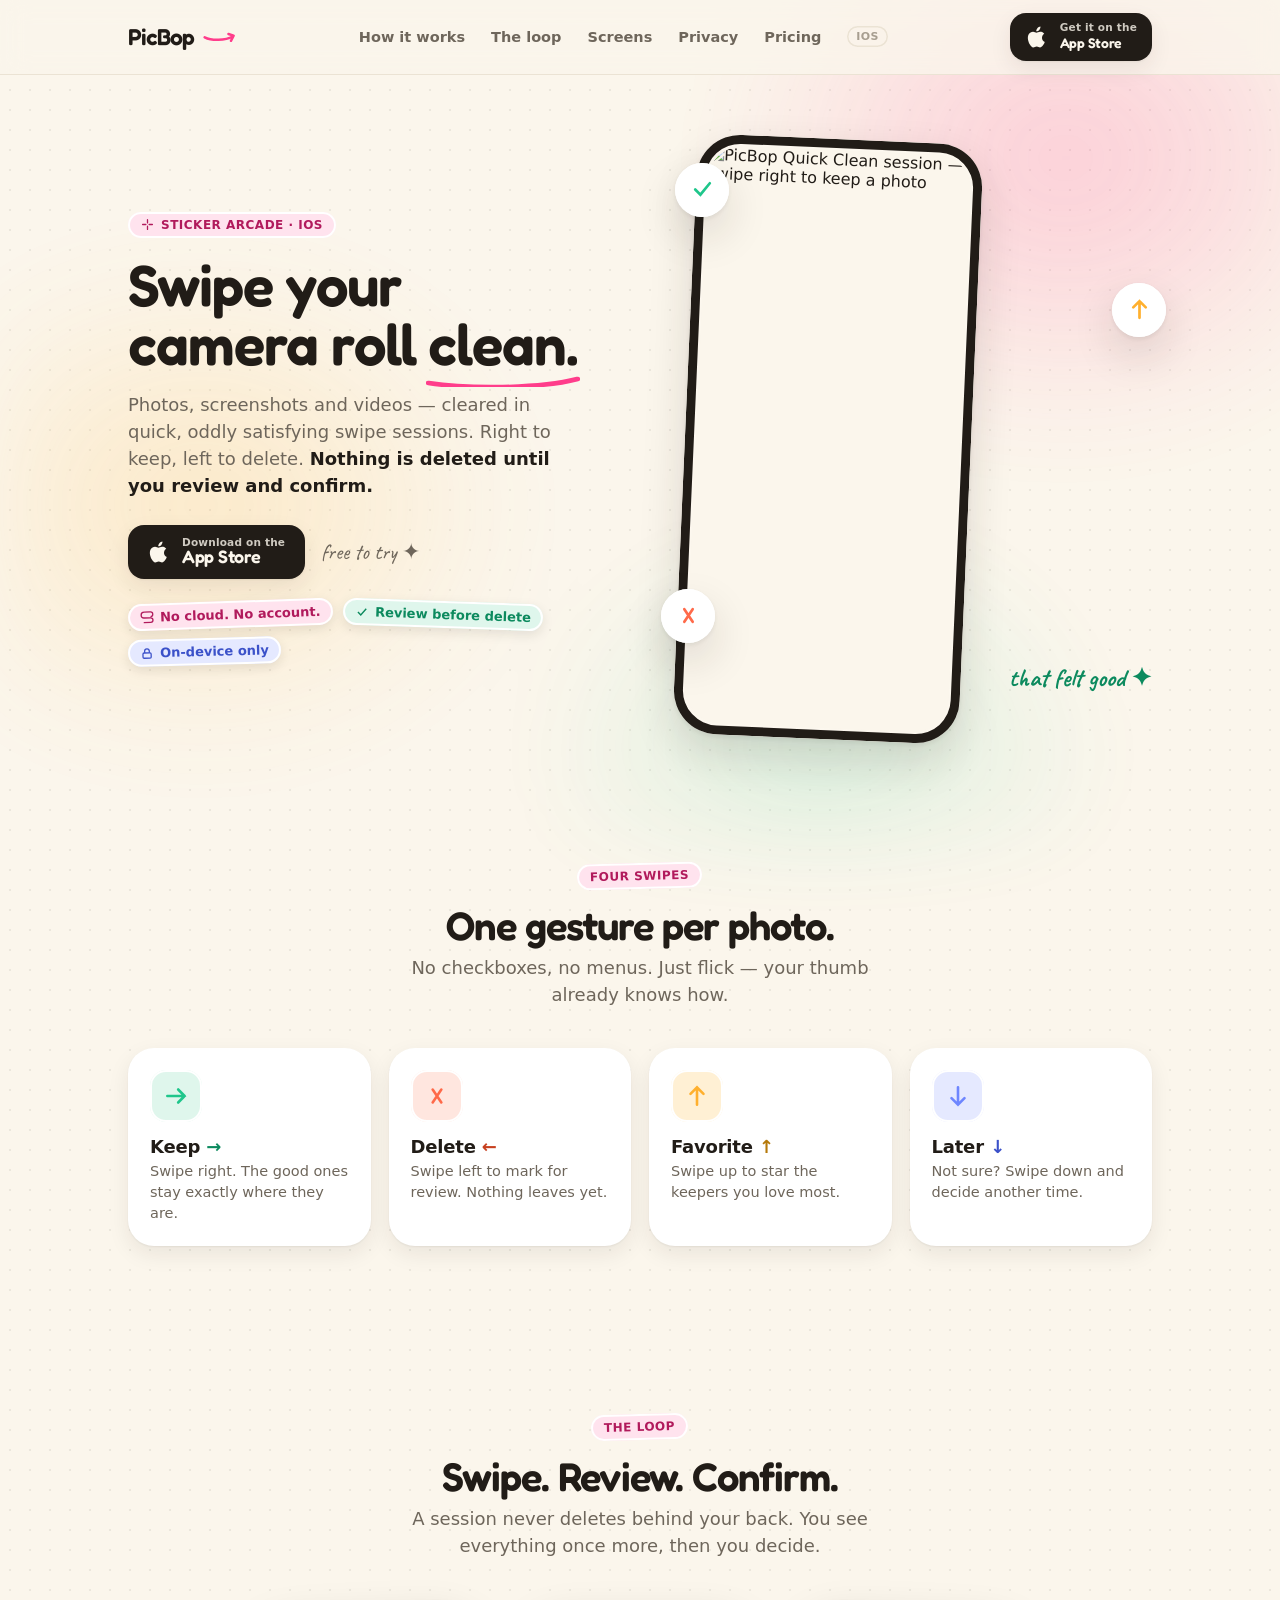
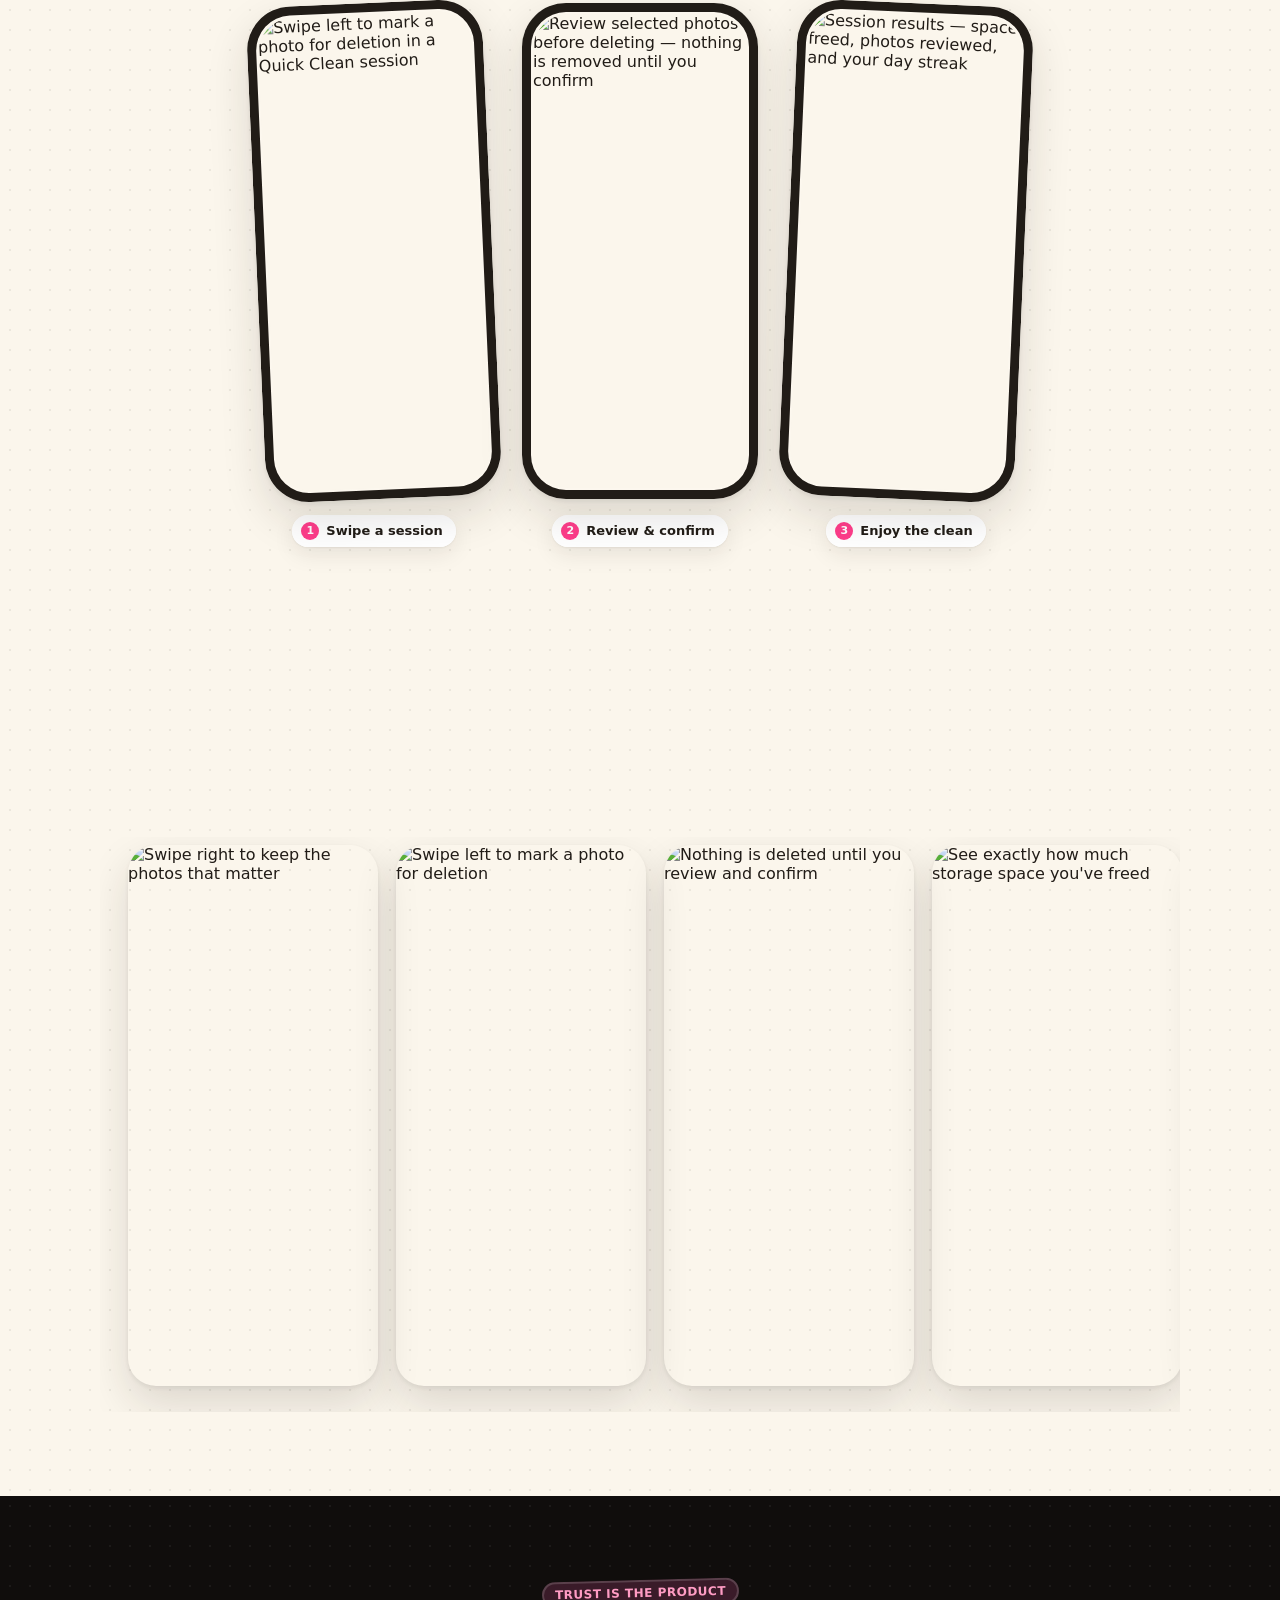
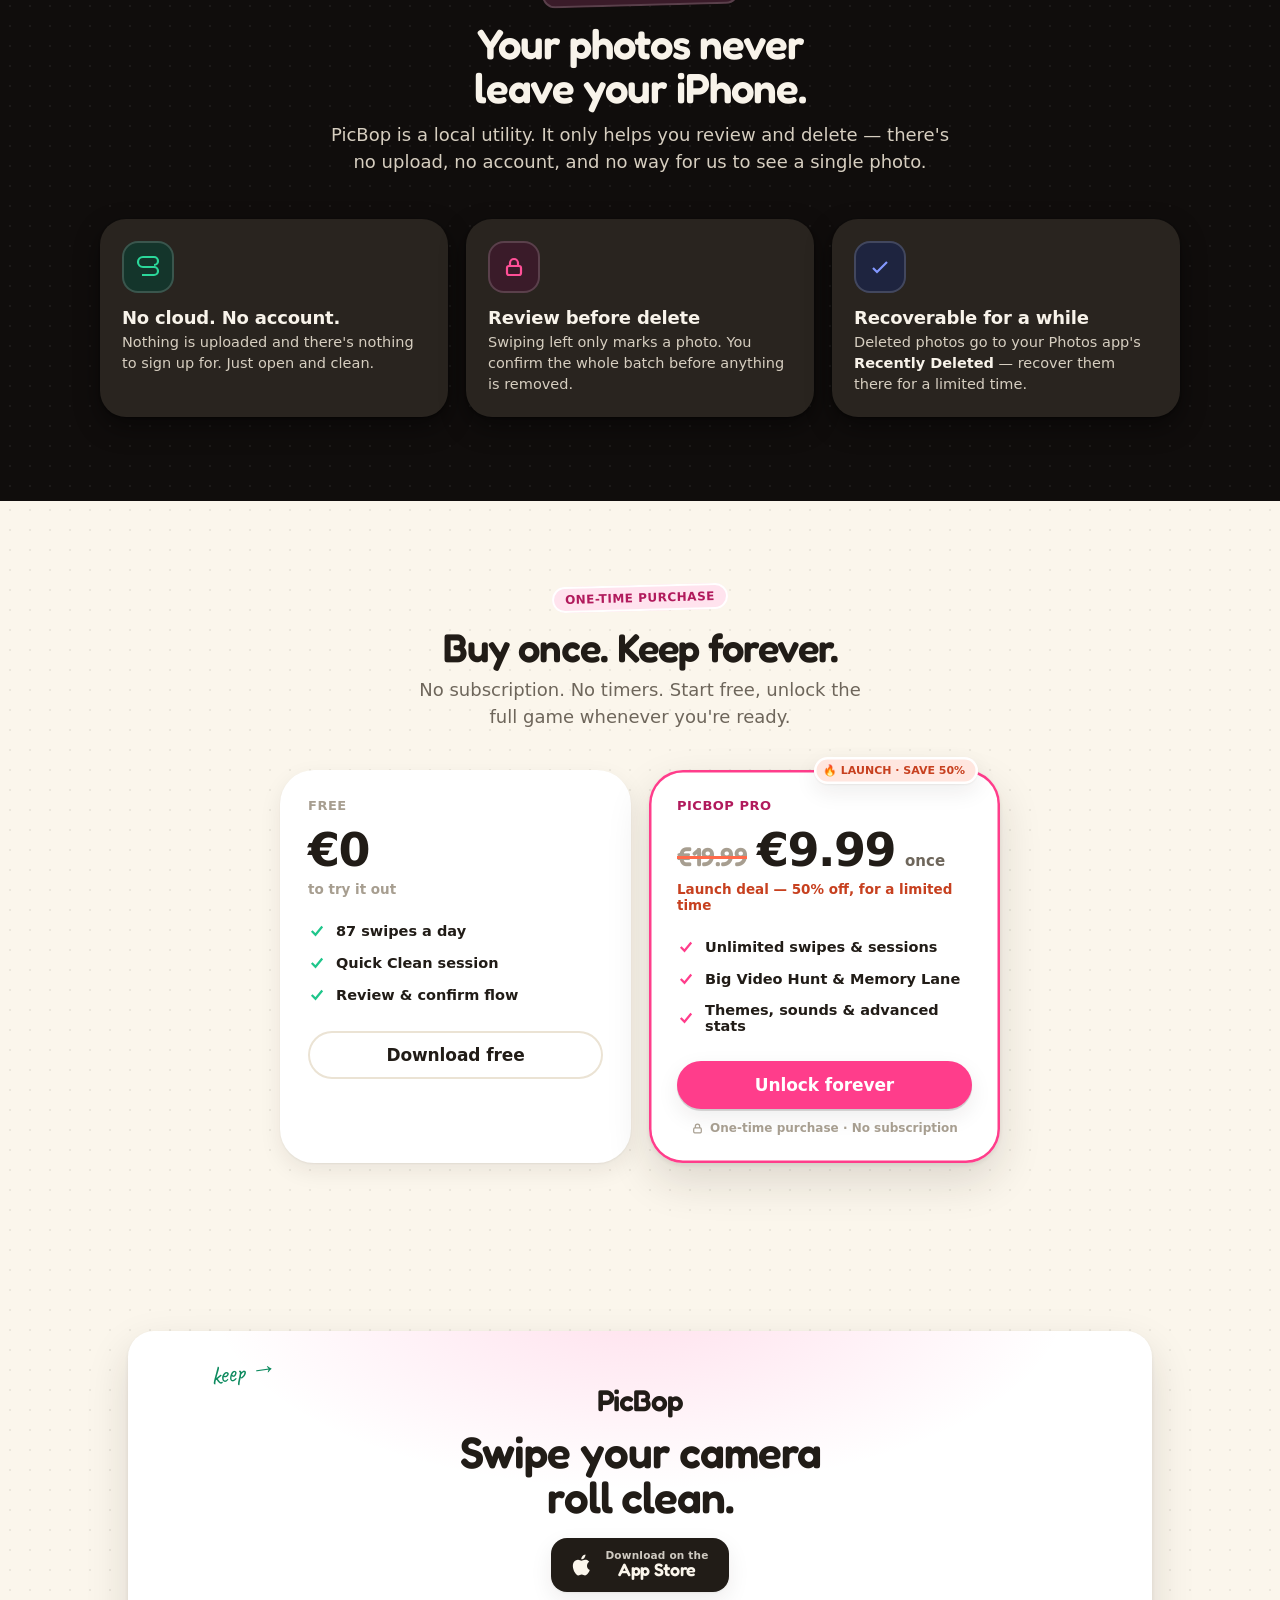
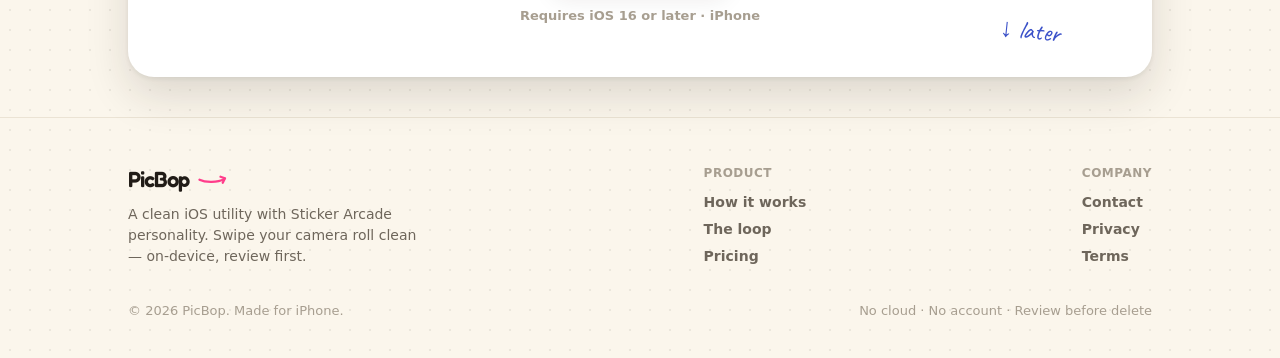
==== commit 3955ee83: "last update" ====
--- a/index.html
+++ b/index.html
@@ -21,6 +21,7 @@
 <meta name="twitter:title" content="PicBop — Swipe your camera roll clean." />
 <meta name="twitter:description" content="Photo cleanup as quick, satisfying swipe sessions. Nothing is deleted until you review and confirm." />
 <meta name="twitter:image" content="https://picbop.app/icon.png" />
+<script>document.documentElement.classList.add('js')</script>
 </head>
 <body class="site">
 
@@ -34,6 +35,7 @@
     <nav class="nav-links">
       <a href="#how">How it works</a>
       <a href="#loop">The loop</a>
+      <a href="#screens">Screens</a>
       <a href="#privacy">Privacy</a>
       <a href="#pricing">Pricing</a>
       <span class="nav-ios">iOS</span>
@@ -49,9 +51,9 @@
 
   <!-- ───────── HERO ───────── -->
   <section class="hero" id="download">
-    <div>
+    <div class="hero-copy reveal-stagger">
       <span class="eyebrow"><svg width="13" height="13" viewBox="0 0 24 24" fill="none" stroke="currentColor" stroke-width="2.4" stroke-linecap="round"><path d="M12 3v6M12 15v6M3 12h6M15 12h6"/></svg> Sticker Arcade · iOS</span>
-      <h1 class="h-display" style="font-size:58px;margin:18px 0 16px">Swipe your<br/>camera roll clean.</h1>
+      <h1 class="h-display" style="font-size:58px;margin:18px 0 16px">Swipe your<br/>camera roll <span class="swoosh">clean.</span></h1>
       <p class="lead" style="max-width:440px">Photos, screenshots and videos — cleared in quick, oddly satisfying swipe sessions. Right to keep, left to delete. <strong style="color:var(--pb-ink);font-weight:700">Nothing is deleted until you review and confirm.</strong></p>
       <div class="hero-cta">
         <a class="appstore" href="#download">
@@ -68,53 +70,25 @@
     </div>
 
     <!-- hero phone: swipe screen -->
-    <div class="hero-art">
-      <div class="phone phone-tilt">
-        <div class="dotbg"></div>
-        <div class="notch"></div>
-        <div class="scr">
-          <div class="pb-row" style="justify-content:space-between;align-items:center">
-            <div class="pb-stack" style="line-height:1.1"><span class="pb-title" style="font-size:15px">Quick Clean</span><span style="font-size:12px;font-weight:600;color:var(--pb-ink3)">42 of 150</span></div>
-            <span class="pb-chip pb-chip--del pb-chip--fill" style="padding:5px 11px 5px 9px;gap:7"><span style="width:7px;height:7px;border-radius:50%;background:var(--pb-del)"></span><b class="pb-num" style="font-size:13px;color:inherit">824 MB</b> <span style="font-size:11px;font-weight:600;opacity:.7">selected</span></span>
-          </div>
-          <div style="height:7px;border-radius:100px;background:var(--pb-bg2);margin-top:11px;box-shadow:inset 0 0 0 1.5px var(--pb-line)"><div style="width:28%;height:100%;border-radius:100px;background:var(--pb-pink)"></div></div>
-          <!-- card stack -->
-          <div style="flex:1;position:relative;margin:16px 2px 12px">
-            <div style="position:absolute;inset:0;transform:translateY(-13px) scale(.93);border-radius:26px;background:var(--pb-surface);box-shadow:var(--pb-shadow)"></div>
-            <div style="position:absolute;inset:0;transform:translateY(-6px) scale(.965);border-radius:26px;background:var(--pb-surface);box-shadow:var(--pb-shadow)"></div>
-            <div class="ph" style="position:absolute;inset:0;--h:265;border-radius:26px;box-shadow:inset 0 0 0 2.5px var(--pb-stickerline),inset 0 0 0 3px var(--pb-keep),0 18px 40px color-mix(in srgb,var(--pb-keep) 35%,transparent);transform:rotate(-3deg)">
-              <div style="position:absolute;inset:0;background:var(--pb-keep);opacity:.16"></div>
-              <span style="position:absolute;left:13px;top:13px;font-size:12px;font-weight:700;color:#fff;text-shadow:0 1px 3px rgba(0,0,0,.35)">IMG_4830</span>
-              <div class="pb-stack" style="position:absolute;left:50%;top:50%;transform:translate(-50%,-50%) rotate(-8deg);align-items:center;gap:9px">
-                <span style="width:64px;height:64px;border-radius:50%;background:var(--pb-keep);display:flex;align-items:center;justify-content:center;border:3.5px solid #fff;box-shadow:0 8px 20px rgba(0,0,0,.2)"><svg width="32" height="32" viewBox="0 0 24 24" fill="none" stroke="#fff" stroke-width="2.6" stroke-linecap="round"><path d="M5 12l5 5 9-11"/></svg></span>
-                <span style="background:var(--pb-keep);color:#fff;padding:4px 16px;border-radius:11px;font-size:20px;font-weight:700;letter-spacing:1.5px;box-shadow:0 6px 14px rgba(0,0,0,.18)">KEEP</span>
-              </div>
-              <span class="pb-num" style="position:absolute;right:13px;bottom:13px;font-size:16px;color:#fff;text-shadow:0 1px 4px rgba(0,0,0,.45)">4.8 MB</span>
-            </div>
-          </div>
-          <div class="pb-row" style="justify-content:center;gap:6px;margin-bottom:11px">
-            <svg width="13" height="13" viewBox="0 0 24 24" fill="none" stroke="var(--pb-ink3)" stroke-width="2.2"><rect x="5" y="11" width="14" height="9" rx="2"/><path d="M8 11V8a4 4 0 018 0v3"/></svg>
-            <span style="font-size:12px;font-weight:600;color:var(--pb-ink2)">Nothing deleted yet · review first</span>
-          </div>
-          <div class="pb-row" style="justify-content:space-between;padding:0 6px">
-            <span class="pb-action pb-action--del" style="width:50px;height:50px"><svg viewBox="0 0 24 24" fill="none" stroke="currentColor" stroke-width="2.4" stroke-linecap="round"><path d="M16 6l-8 12M8 6l8 12"/></svg></span>
-            <span class="pb-action pb-action--later" style="width:50px;height:50px"><svg viewBox="0 0 24 24" fill="none" stroke="currentColor" stroke-width="2.4" stroke-linecap="round"><path d="M12 4v16M6 14l6 6 6-6"/></svg></span>
-            <span class="pb-action pb-action--fav" style="width:50px;height:50px"><svg viewBox="0 0 24 24" fill="none" stroke="currentColor" stroke-width="2.4" stroke-linecap="round"><path d="M12 20V4M6 10l6-6 6 6"/></svg></span>
-            <span class="pb-action pb-action--keep" style="width:56px;height:56px"><svg viewBox="0 0 24 24" fill="none" stroke="currentColor" stroke-width="2.4" stroke-linecap="round"><path d="M4 12h16M14 6l6 6-6 6"/></svg></span>
-          </div>
-        </div>
+    <div class="hero-art reveal">
+      <span class="hero-sticker hero-sticker--keep pb-anim-float" style="--r:-9deg;top:4%;left:-2%;animation-delay:-.4s" aria-hidden="true"><svg viewBox="0 0 24 24" fill="none" stroke="currentColor" stroke-width="2.6" stroke-linecap="round"><path d="M5 12l5 5 9-11"/></svg></span>
+      <span class="hero-sticker hero-sticker--del pb-anim-float" style="--r:8deg;bottom:16%;left:-5%;animation-delay:-1.6s" aria-hidden="true"><svg viewBox="0 0 24 24" fill="none" stroke="currentColor" stroke-width="2.6" stroke-linecap="round"><path d="M16 6l-8 12M8 6l8 12"/></svg></span>
+      <span class="hero-sticker hero-sticker--fav pb-anim-float" style="--r:-6deg;top:24%;right:-3%;animation-delay:-1s" aria-hidden="true"><svg viewBox="0 0 24 24" fill="none" stroke="currentColor" stroke-width="2.6" stroke-linecap="round"><path d="M12 20V4M6 10l6-6 6 6"/></svg></span>
+      <span class="hero-hand pb-anim-float" style="--r:7deg;bottom:8%;right:0;color:var(--pb-keep-ink);animation-delay:-2.2s" aria-hidden="true">that felt good ✦</span>
+      <div class="phone phone-tilt pb-anim-float phone--shot" style="--r:2.5deg">
+        <div class="scr"><img class="shot" src="screens/hero-swipe.png" width="507" height="1100" alt="PicBop Quick Clean session — swipe right to keep a photo" /></div>
       </div>
     </div>
   </section>
 
   <!-- ───────── HOW IT WORKS ───────── -->
   <section class="section" id="how">
-    <div style="text-align:center;margin-bottom:40px">
+    <div class="reveal" style="text-align:center;margin-bottom:40px">
       <span class="eyebrow">Four swipes</span>
       <h2 class="h-display" style="font-size:40px;margin:16px 0 8px">One gesture per photo.</h2>
       <p class="lead" style="max-width:480px;margin:0 auto">No checkboxes, no menus. Just flick — your thumb already knows how.</p>
     </div>
-    <div class="grid" style="grid-template-columns:repeat(4,1fr)">
+    <div class="grid reveal-stagger" style="grid-template-columns:repeat(4,1fr)">
       <div class="swipe-card">
         <div class="swipe-ic" style="background:var(--pb-keep-soft);color:var(--pb-keep)"><svg width="26" height="26" viewBox="0 0 24 24" fill="none" stroke="currentColor" stroke-width="2.4" stroke-linecap="round"><path d="M4 12h16M14 6l6 6-6 6"/></svg></div>
         <div class="feat-title">Keep <span style="color:var(--pb-keep-ink);font-weight:600">→</span></div>
@@ -140,76 +114,53 @@
 
   <!-- ───────── THE LOOP ───────── -->
   <section class="section" id="loop">
-    <div style="text-align:center;margin-bottom:44px">
+    <div class="reveal" style="text-align:center;margin-bottom:44px">
       <span class="eyebrow">The loop</span>
       <h2 class="h-display" style="font-size:40px;margin:16px 0 8px">Swipe. Review. Confirm.</h2>
       <p class="lead" style="max-width:500px;margin:0 auto">A session never deletes behind your back. You see everything once more, then you decide.</p>
     </div>
-    <div class="pb-row" style="justify-content:center;align-items:flex-end;gap:30px;flex-wrap:wrap">
+    <div class="pb-row reveal-stagger" style="justify-content:center;align-items:flex-end;gap:30px;flex-wrap:wrap">
 
       <!-- swipe -->
       <div class="pb-stack" style="align-items:center;gap:16px">
-        <div class="phone phone-tilt--l" style="width:236px;height:496px">
-          <div class="dotbg"></div><div class="notch" style="width:80px;height:22px;top:17px"></div>
-          <div class="scr" style="padding:36px 14px 14px">
-            <div class="pb-row" style="justify-content:space-between;align-items:center"><span class="pb-title" style="font-size:13.5px">Quick Clean</span><span class="pb-chip pb-chip--del pb-chip--fill" style="padding:4px 9px;font-size:11px"><b class="pb-num" style="font-size:11px;color:inherit">824 MB</b></span></div>
-            <div style="height:6px;border-radius:100px;background:var(--pb-bg2);margin-top:9px;box-shadow:inset 0 0 0 1.5px var(--pb-line)"><div style="width:28%;height:100%;border-radius:100px;background:var(--pb-pink)"></div></div>
-            <div class="ph" style="flex:1;--h:330;border-radius:22px;margin:13px 2px;box-shadow:inset 0 0 0 2.5px var(--pb-stickerline),var(--pb-shadow)">
-              <span class="pb-font-hand" style="position:absolute;top:12px;right:14px;font-size:22px;color:var(--pb-del);transform:rotate(6deg)">delete?</span>
-            </div>
-            <div class="pb-row" style="justify-content:space-between;padding:0 4px">
-              <span class="pb-action pb-action--del" style="width:42px;height:42px"><svg viewBox="0 0 24 24" fill="none" stroke="currentColor" stroke-width="2.4" stroke-linecap="round"><path d="M16 6l-8 12M8 6l8 12"/></svg></span>
-              <span class="pb-action pb-action--later" style="width:42px;height:42px"><svg viewBox="0 0 24 24" fill="none" stroke="currentColor" stroke-width="2.4" stroke-linecap="round"><path d="M12 4v16M6 14l6 6 6-6"/></svg></span>
-              <span class="pb-action pb-action--fav" style="width:42px;height:42px"><svg viewBox="0 0 24 24" fill="none" stroke="currentColor" stroke-width="2.4" stroke-linecap="round"><path d="M12 20V4M6 10l6-6 6 6"/></svg></span>
-              <span class="pb-action pb-action--keep" style="width:46px;height:46px"><svg viewBox="0 0 24 24" fill="none" stroke="currentColor" stroke-width="2.4" stroke-linecap="round"><path d="M4 12h16M14 6l6 6-6 6"/></svg></span>
-            </div>
-          </div>
+        <div class="phone phone-tilt--l phone--shot" style="width:236px;height:496px">
+          <div class="scr"><img class="shot" src="screens/loop-swipe.png" width="508" height="1100" loading="lazy" alt="Swipe left to mark a photo for deletion in a Quick Clean session" /></div>
         </div>
         <span class="pb-chip" style="font-size:13px"><span style="width:18px;height:18px;border-radius:50%;background:var(--pb-pink);color:#fff;display:flex;align-items:center;justify-content:center;font-size:11px;font-weight:800">1</span> Swipe a session</span>
       </div>
 
       <!-- review -->
       <div class="pb-stack" style="align-items:center;gap:16px">
-        <div class="phone" style="width:236px;height:496px">
-          <div class="dotbg"></div><div class="notch" style="width:80px;height:22px;top:17px"></div>
-          <div class="scr" style="padding:36px 14px 14px">
-            <div class="pb-stack" style="gap:4px;margin-bottom:10px">
-              <span style="font-family:var(--pb-ui);font-weight:800;font-size:16px;letter-spacing:-.3px;color:var(--pb-ink)">Review before deleting</span>
-              <span style="font-size:11.5px;font-weight:600;color:var(--pb-ink2)">84 selected · 1.7 GB ready to clear</span>
-            </div>
-            <div style="flex:1;display:grid;grid-template-columns:repeat(4,1fr);gap:5px;align-content:start;overflow:hidden">
-              <div class="ph" style="--h:265;aspect-ratio:1;border-radius:8px"></div><div class="ph" style="--h:200;aspect-ratio:1;border-radius:8px"></div><div class="ph" style="--h:330;aspect-ratio:1;border-radius:8px"></div><div class="ph" style="--h:50;aspect-ratio:1;border-radius:8px"></div>
-              <div class="ph" style="--h:160;aspect-ratio:1;border-radius:8px"></div><div class="ph" style="--h:20;aspect-ratio:1;border-radius:8px"></div><div class="ph" style="--h:300;aspect-ratio:1;border-radius:8px"></div><div class="ph" style="--h:120;aspect-ratio:1;border-radius:8px"></div>
-              <div class="ph" style="--h:240;aspect-ratio:1;border-radius:8px"></div><div class="ph" style="--h:0;aspect-ratio:1;border-radius:8px"></div><div class="ph" style="--h:190;aspect-ratio:1;border-radius:8px"></div><div class="ph" style="--h:60;aspect-ratio:1;border-radius:8px"></div>
-            </div>
-            <button class="pb-btn pb-btn--coral pb-btn--block pb-btn--sm" style="margin-top:11px"><svg width="16" height="16" viewBox="0 0 24 24" fill="none" stroke="currentColor" stroke-width="2.4" stroke-linecap="round"><path d="M16 6l-8 12M8 6l8 12"/></svg> Delete selected · 84</button>
-          </div>
+        <div class="phone phone--shot" style="width:236px;height:496px">
+          <div class="scr"><img class="shot" src="screens/loop-review.png" width="508" height="1100" loading="lazy" alt="Review selected photos before deleting — nothing is removed until you confirm" /></div>
         </div>
         <span class="pb-chip" style="font-size:13px"><span style="width:18px;height:18px;border-radius:50%;background:var(--pb-pink);color:#fff;display:flex;align-items:center;justify-content:center;font-size:11px;font-weight:800">2</span> Review &amp; confirm</span>
       </div>
 
       <!-- result -->
       <div class="pb-stack" style="align-items:center;gap:16px">
-        <div class="phone phone-tilt" style="width:236px;height:496px">
-          <div class="dotbg"></div><div class="notch" style="width:80px;height:22px;top:17px"></div>
-          <div class="scr" style="padding:44px 16px 16px;align-items:center;justify-content:center;gap:13px">
-            <div style="position:relative;width:116px;height:116px">
-              <svg width="116" height="116" viewBox="0 0 128 128" style="transform:rotate(-90deg)"><circle cx="64" cy="64" r="54" fill="none" stroke="var(--pb-bg2)" stroke-width="12"/><circle cx="64" cy="64" r="54" fill="none" stroke="var(--pb-keep)" stroke-width="12" stroke-linecap="round" stroke-dasharray="339" stroke-dashoffset="75"/></svg>
-              <div class="pb-stack" style="position:absolute;inset:0;align-items:center;justify-content:center"><span class="pb-num" style="font-size:28px">1.7</span><span style="font-size:10px;font-weight:700;color:var(--pb-ink3);text-transform:uppercase;letter-spacing:.4px">GB ready</span></div>
-            </div>
-            <div class="pb-stack" style="align-items:center;gap:3px">
-              <span class="h-display" style="font-size:26px;white-space:nowrap">Nice clean.</span>
-              <span class="pb-font-hand" style="font-size:17px;color:var(--pb-ink2);white-space:nowrap">that felt good ✦</span>
-            </div>
-            <div class="pb-row" style="gap:7px">
-              <div class="pb-card" style="text-align:center;padding:10px 12px"><div class="pb-num" style="font-size:18px">312</div><div style="font-size:10.5px;font-weight:600;color:var(--pb-ink3)">reviewed</div></div>
-              <div class="pb-card" style="text-align:center;padding:10px 12px"><div class="pb-num" style="font-size:18px;color:var(--pb-del)">84</div><div style="font-size:10.5px;font-weight:600;color:var(--pb-ink3)">selected</div></div>
-            </div>
-          </div>
+        <div class="phone phone-tilt phone--shot" style="width:236px;height:496px">
+          <div class="scr"><img class="shot" src="screens/loop-result.png" width="508" height="1100" loading="lazy" alt="Session results — space freed, photos reviewed, and your day streak" /></div>
         </div>
         <span class="pb-chip" style="font-size:13px"><span style="width:18px;height:18px;border-radius:50%;background:var(--pb-pink);color:#fff;display:flex;align-items:center;justify-content:center;font-size:11px;font-weight:800">3</span> Enjoy the clean</span>
       </div>
 
+    </div>
+  </section>
+
+  <!-- ───────── SCREENSHOTS ───────── -->
+  <section class="section" id="screens" style="padding-top:0">
+    <div class="reveal" style="text-align:center;margin-bottom:34px">
+      <span class="eyebrow">Straight from the app</span>
+      <h2 class="h-display" style="font-size:40px;margin:16px 0 8px">See it in action.</h2>
+      <p class="lead" style="max-width:470px;margin:0 auto">Real screens — swipe to keep or delete, review before anything goes, then watch the space come back.</p>
+    </div>
+    <div class="shots reveal-stagger">
+      <div class="shots-card"><img src="screens/store-keep.png" width="508" height="1100" loading="lazy" alt="Swipe right to keep the photos that matter" /></div>
+      <div class="shots-card"><img src="screens/store-delete.png" width="508" height="1100" loading="lazy" alt="Swipe left to mark a photo for deletion" /></div>
+      <div class="shots-card"><img src="screens/store-review.png" width="508" height="1100" loading="lazy" alt="Nothing is deleted until you review and confirm" /></div>
+      <div class="shots-card"><img src="screens/store-space.png" width="508" height="1100" loading="lazy" alt="See exactly how much storage space you've freed" /></div>
+      <div class="shots-card"><img src="screens/store-category.png" width="508" height="1100" loading="lazy" alt="Sort and clean by category — screenshots, selfies, videos" /></div>
     </div>
   </section>
 </main>
@@ -217,12 +168,12 @@
 <!-- ───────── PRIVACY STRIP (dark) ───────── -->
 <section class="strip-dark" data-theme="dark" id="privacy" style="background-color:var(--pb-bg)">
   <div class="wrap section">
-    <div style="text-align:center;max-width:620px;margin:0 auto 44px">
+    <div class="reveal" style="text-align:center;max-width:620px;margin:0 auto 44px">
       <span class="eyebrow">Trust is the product</span>
       <h2 class="h-display" style="font-size:42px;margin:16px 0 12px;color:var(--pb-ink)">Your photos never<br/>leave your iPhone.</h2>
       <p class="lead" style="margin:0 auto">PicBop is a local utility. It only helps you review and delete — there's no upload, no account, and no way for us to see a single photo.</p>
     </div>
-    <div class="grid" style="grid-template-columns:repeat(3,1fr)">
+    <div class="grid reveal-stagger" style="grid-template-columns:repeat(3,1fr)">
       <div class="swipe-card" style="background:var(--pb-surface)">
         <div class="swipe-ic" style="background:var(--pb-keep-soft);color:var(--pb-keep)"><svg width="24" height="24" viewBox="0 0 24 24" fill="none" stroke="currentColor" stroke-width="2.2"><path d="M18 10a4 4 0 000-8H7a5 5 0 000 10h11a4 4 0 010 8H6"/></svg></div>
         <div class="feat-title">No cloud. No account.</div>
@@ -245,12 +196,12 @@
 <main class="wrap">
   <!-- ───────── PRICING ───────── -->
   <section class="section" id="pricing">
-    <div style="text-align:center;margin-bottom:40px">
+    <div class="reveal" style="text-align:center;margin-bottom:40px">
       <span class="eyebrow">One-time purchase</span>
       <h2 class="h-display" style="font-size:40px;margin:16px 0 8px">Buy once. Keep forever.</h2>
       <p class="lead" style="max-width:460px;margin:0 auto">No subscription. No timers. Start free, unlock the full game whenever you're ready.</p>
     </div>
-    <div class="price-grid">
+    <div class="price-grid reveal-stagger">
       <div class="price-card">
         <div style="font-size:13px;font-weight:700;text-transform:uppercase;letter-spacing:.5px;color:var(--pb-ink3)">Free</div>
         <div class="price-num" style="margin:10px 0 4px">€0</div>
@@ -261,10 +212,10 @@
         <a class="pb-btn pb-btn--ghost pb-btn--block" href="#download" style="margin-top:20px">Download free</a>
       </div>
       <div class="price-card price-card--pro">
-        <span class="pb-chip pb-chip--fav pb-chip--fill" style="position:absolute;top:-13px;right:22px;transform:rotate(3deg);font-size:11px">UNLOCK FOREVER</span>
+        <span class="pb-chip pb-chip--del pb-chip--fill pb-anim-badgepop" style="position:absolute;top:-13px;right:22px;transform:rotate(3deg);font-size:11px">🔥 LAUNCH · SAVE 50%</span>
         <div style="font-size:13px;font-weight:700;text-transform:uppercase;letter-spacing:.5px;color:var(--pb-pink-ink)">PicBop Pro</div>
-        <div class="pb-row" style="align-items:baseline;gap:9px;margin:10px 0 4px"><span class="price-num">€9.99</span><span style="font-size:15px;font-weight:700;color:var(--pb-ink2)">once</span></div>
-        <div style="font-size:13.5px;font-weight:600;color:var(--pb-ink3);margin-bottom:18px">everything, forever</div>
+        <div class="pb-row" style="align-items:baseline;gap:10px;margin:10px 0 4px;flex-wrap:wrap"><span style="font-family:var(--pb-display);font-weight:600;font-size:26px;letter-spacing:-.5px;color:var(--pb-ink3);text-decoration:line-through;text-decoration-color:var(--pb-del);text-decoration-thickness:2.5px">€19.99</span><span class="price-num">€9.99</span><span style="font-size:15px;font-weight:700;color:var(--pb-ink2)">once</span></div>
+        <div style="font-size:13.5px;font-weight:600;color:var(--pb-del-ink);margin-bottom:18px">Launch deal — 50% off, for a limited time</div>
         <div class="price-row"><svg width="18" height="18" viewBox="0 0 24 24" fill="none" stroke="var(--pb-pink)" stroke-width="3"><path d="M5 12l5 5 9-11"/></svg> Unlimited swipes &amp; sessions</div>
         <div class="price-row"><svg width="18" height="18" viewBox="0 0 24 24" fill="none" stroke="var(--pb-pink)" stroke-width="3"><path d="M5 12l5 5 9-11"/></svg> Big Video Hunt &amp; Memory Lane</div>
         <div class="price-row"><svg width="18" height="18" viewBox="0 0 24 24" fill="none" stroke="var(--pb-pink)" stroke-width="3"><path d="M5 12l5 5 9-11"/></svg> Themes, sounds &amp; advanced stats</div>
@@ -275,8 +226,8 @@
   </section>
 
   <!-- ───────── FINAL CTA ───────── -->
-  <section class="section" style="text-align:center;padding-bottom:40px">
-    <div class="pb-card" style="padding:54px 28px;box-shadow:var(--pb-shadow-lg);position:relative;overflow:hidden">
+  <section class="section reveal" style="text-align:center;padding-bottom:40px">
+    <div class="pb-card cta-final" style="padding:54px 28px;box-shadow:var(--pb-shadow-lg);position:relative;overflow:hidden">
       <span class="pb-font-hand" style="position:absolute;top:24px;left:8%;font-size:26px;color:var(--pb-keep-ink);transform:rotate(-8deg)">keep →</span>
       <span class="pb-font-hand" style="position:absolute;bottom:30px;right:9%;font-size:26px;color:var(--pb-later-ink);transform:rotate(6deg)">↓ later</span>
       <span class="pb-wordmark"><b style="font-family:var(--pb-display);font-weight:600;font-size:30px;letter-spacing:-1px">PicBop</b></span>
@@ -323,5 +274,16 @@
   </div>
 </footer>
 
+<script>
+(function(){
+  var io=new IntersectionObserver(function(es){
+    es.forEach(function(e){ if(e.isIntersecting){ e.target.classList.add('is-in'); io.unobserve(e.target); } });
+  },{threshold:.12,rootMargin:'0px 0px -8% 0px'});
+  document.querySelectorAll('.reveal,.reveal-stagger').forEach(function(el){ io.observe(el); });
+  var nav=document.querySelector('.nav');
+  addEventListener('scroll',function(){ nav.classList.toggle('is-stuck',scrollY>8); },{passive:true});
+})();
+</script>
+
 </body>
 </html>
--- a/picbop-site.css
+++ b/picbop-site.css
@@ -63,6 +63,21 @@
 .ph{position:relative;overflow:hidden;background:linear-gradient(150deg,hsl(var(--h,330) 42% 88%),hsl(calc(var(--h,330) + 40) 38% 82%))}
 [data-theme="dark"] .ph{background:linear-gradient(150deg,hsl(var(--h,330) 30% 32%),hsl(calc(var(--h,330) + 40) 26% 24%))}
 
+/* ── real screenshot inside phone frame ── */
+.phone--shot .notch,.phone--shot .dotbg{display:none}
+.phone--shot .scr{padding:0;background:var(--pb-bg)}
+.shot{width:100%;height:100%;object-fit:cover;display:block}
+
+/* ── App Store screenshot strip ── */
+.shots{display:flex;gap:18px;overflow-x:auto;scroll-snap-type:x mandatory;
+  padding:8px 28px 26px;margin:0 -28px;-webkit-overflow-scrolling:touch;
+  scrollbar-width:none}
+.shots::-webkit-scrollbar{display:none}
+.shots-card{flex:0 0 auto;width:250px;border-radius:28px;overflow:hidden;scroll-snap-align:center;
+  box-shadow:var(--pb-shadow-lg);transition:transform .25s var(--pb-ease)}
+.shots-card:hover{transform:translateY(-6px) rotate(-1deg)}
+.shots-card img{display:block;width:100%;height:auto}
+
 /* ── feature grid ── */
 .grid{display:grid;gap:18px}
 .swipe-card{padding:22px;border-radius:var(--pb-r-lg);background:var(--pb-surface);box-shadow:var(--pb-shadow);position:relative}
@@ -109,6 +124,68 @@
 .field input:focus,.field textarea:focus{outline:none;box-shadow:inset 0 0 0 2px var(--pb-pink)}
 .field textarea{resize:vertical;min-height:120px}
 
+/* ── atmosphere: soft colored glow behind hero ── */
+.hero{position:relative;isolation:isolate}
+.hero::before{content:"";position:absolute;z-index:-1;inset:-22% -18% -8% -14%;pointer-events:none;
+  background:
+    radial-gradient(38% 46% at 80% 26%, color-mix(in srgb,var(--pb-pink) 30%,transparent), transparent 70%),
+    radial-gradient(34% 40% at 16% 64%, color-mix(in srgb,var(--pb-fav) 26%,transparent), transparent 72%),
+    radial-gradient(30% 38% at 62% 92%, color-mix(in srgb,var(--pb-keep) 20%,transparent), transparent 72%);
+  filter:blur(46px);opacity:.75}
+[data-theme="dark"] .hero::before{opacity:.5}
+
+/* ── floating sticker decorations around hero phone ── */
+.hero-art{position:relative}
+.hero-sticker{position:absolute;z-index:3;display:flex;align-items:center;justify-content:center;
+  width:54px;height:54px;border-radius:50%;background:var(--pb-surface);pointer-events:none;
+  box-shadow:inset 0 0 0 2.5px var(--pb-stickerline),var(--pb-shadow-lg)}
+.hero-sticker svg{width:25px;height:25px}
+.hero-sticker--keep{color:var(--pb-keep)}
+.hero-sticker--del{color:var(--pb-del)}
+.hero-sticker--fav{color:var(--pb-fav)}
+.hero-hand{position:absolute;z-index:3;pointer-events:none;font-family:var(--pb-hand);font-weight:700;font-size:25px;line-height:1}
+
+/* ── swoosh underline accent (echoes the wordmark) ── */
+.swoosh{position:relative;white-space:nowrap}
+.swoosh::after{content:"";position:absolute;left:-2px;right:-2px;bottom:-.14em;height:.22em;
+  background:url("data:image/svg+xml,%3Csvg xmlns='http://www.w3.org/2000/svg' viewBox='0 0 120 12' preserveAspectRatio='none' fill='none'%3E%3Cpath d='M2 8c30 6 86 6 116-4' stroke='%23FF3D8B' stroke-width='4.5' stroke-linecap='round'/%3E%3C/svg%3E") no-repeat center/100% 100%}
+
+/* ── nav: lift on scroll ── */
+.nav{transition:box-shadow .2s,background .2s}
+.nav.is-stuck{box-shadow:0 6px 22px rgba(33,28,23,.10);background:color-mix(in srgb, var(--pb-bg) 92%, transparent)}
+
+/* ── hover life ── */
+.swipe-card,.price-card{transition:transform .2s var(--pb-ease),box-shadow .2s}
+.swipe-card:hover{transform:translateY(-5px);box-shadow:var(--pb-shadow-lg)}
+.price-card:hover{transform:translateY(-5px);box-shadow:var(--pb-shadow-lg)}
+.price-card--pro:hover{box-shadow:inset 0 0 0 2.5px var(--pb-pink), var(--pb-shadow-lg)}
+.nav-links a{position:relative;transition:color .15s}
+.footer-links a,.nav-links a{transition:color .15s,transform .15s}
+.footer-links a:hover{transform:translateX(2px)}
+
+/* ── final CTA glow ── */
+.cta-final::before{content:"";position:absolute;z-index:0;inset:0;pointer-events:none;
+  background:radial-gradient(60% 80% at 50% -10%, color-mix(in srgb,var(--pb-pink) 16%,transparent), transparent 70%)}
+.cta-final>*{position:relative;z-index:1}
+
+/* ── accessibility: visible focus ── */
+a:focus-visible,button:focus-visible,.appstore:focus-visible,.pb-btn:focus-visible{
+  outline:3px solid var(--pb-pink);outline-offset:3px;border-radius:10px}
+
+/* ── reveal on load / scroll (only when JS present + motion allowed) ── */
+@media (prefers-reduced-motion: no-preference){
+  html.js .reveal{opacity:0;transform:translateY(24px);transition:opacity .7s var(--pb-ease),transform .7s var(--pb-ease)}
+  html.js .reveal.is-in{opacity:1;transform:none}
+  html.js .reveal-stagger>*{opacity:0;transform:translateY(20px);transition:opacity .6s var(--pb-ease),transform .6s var(--pb-ease)}
+  html.js .reveal-stagger.is-in>*{opacity:1;transform:none}
+  html.js .reveal-stagger.is-in>*:nth-child(1){transition-delay:.04s}
+  html.js .reveal-stagger.is-in>*:nth-child(2){transition-delay:.12s}
+  html.js .reveal-stagger.is-in>*:nth-child(3){transition-delay:.20s}
+  html.js .reveal-stagger.is-in>*:nth-child(4){transition-delay:.28s}
+  html.js .reveal-stagger.is-in>*:nth-child(5){transition-delay:.36s}
+  html.js .reveal-stagger.is-in>*:nth-child(6){transition-delay:.44s}
+}
+
 /* ── responsive ── */
 @media (max-width:860px){
   .hero{grid-template-columns:1fr;gap:30px}
@@ -116,4 +193,5 @@
   .nav-links{display:none}
   .section{padding:60px 0}
   .price-grid{grid-template-columns:1fr}
+  .hero-sticker,.hero-hand{display:none}
 }
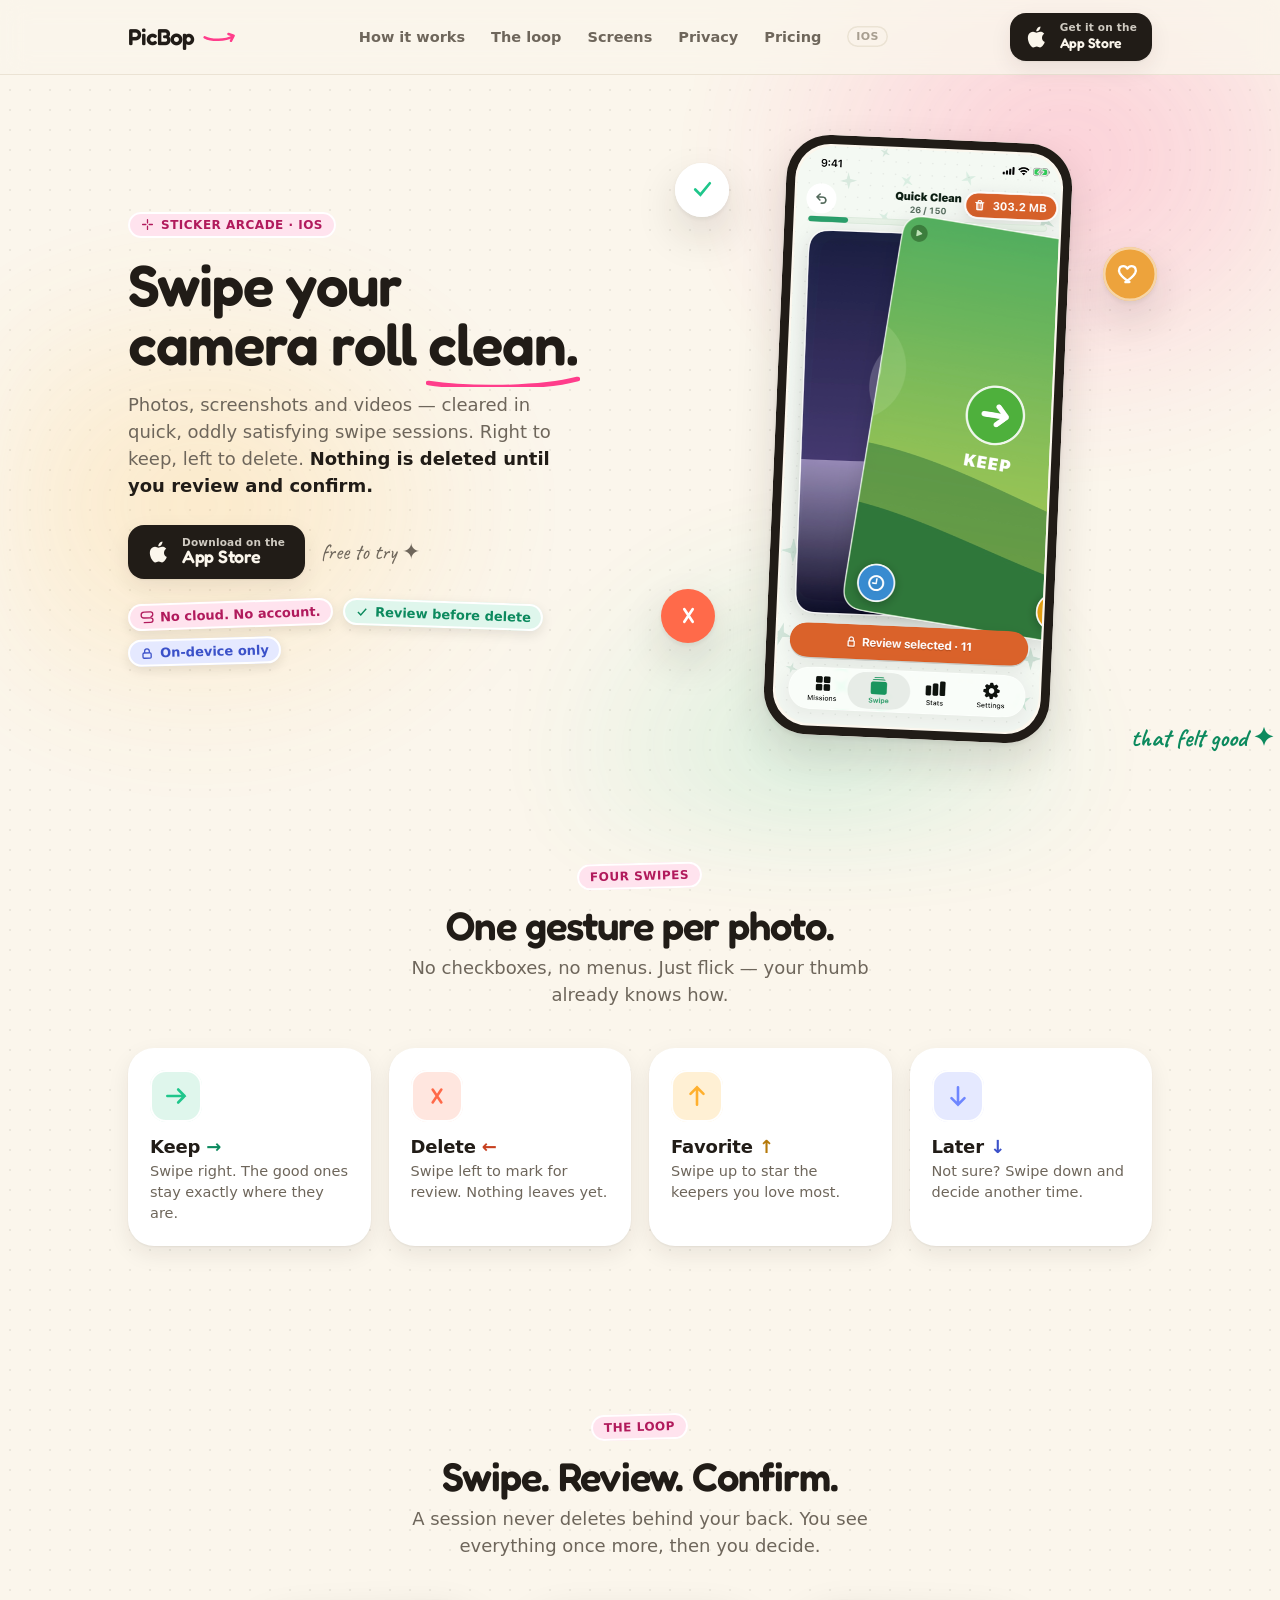
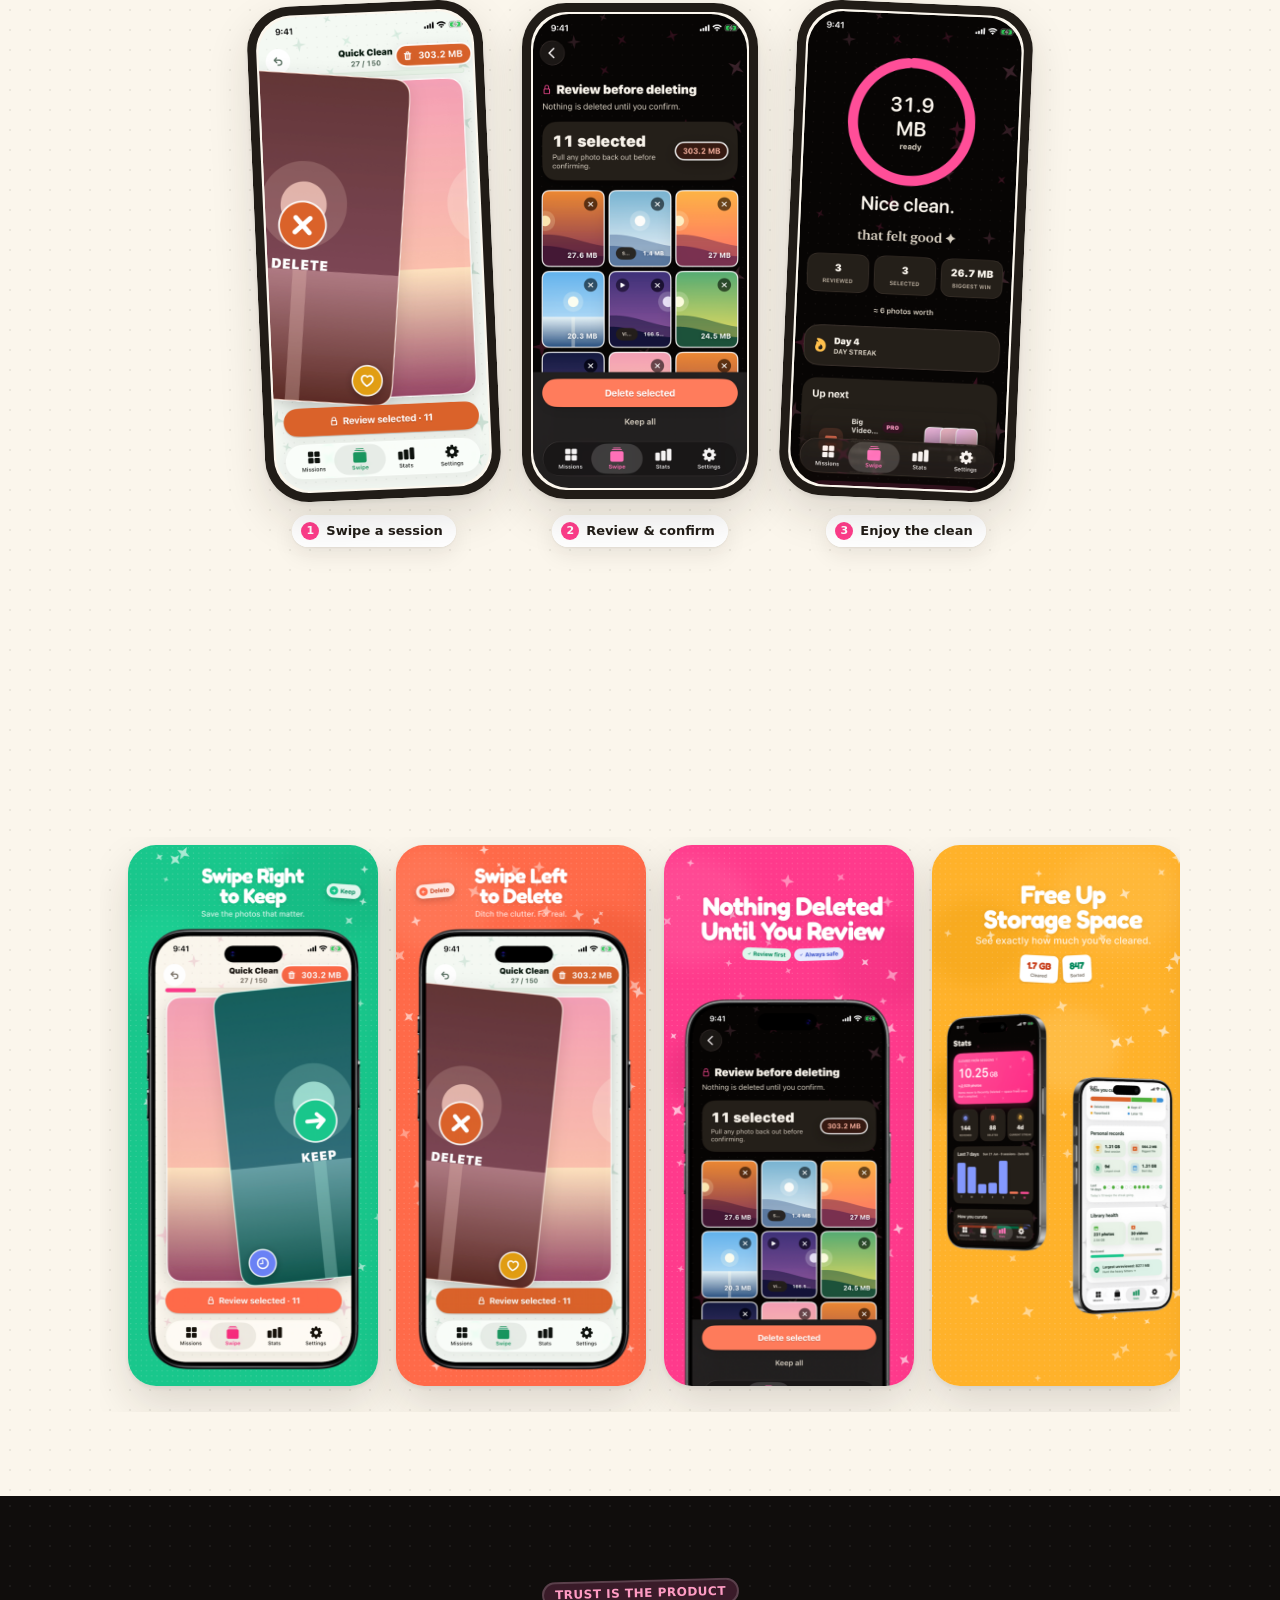
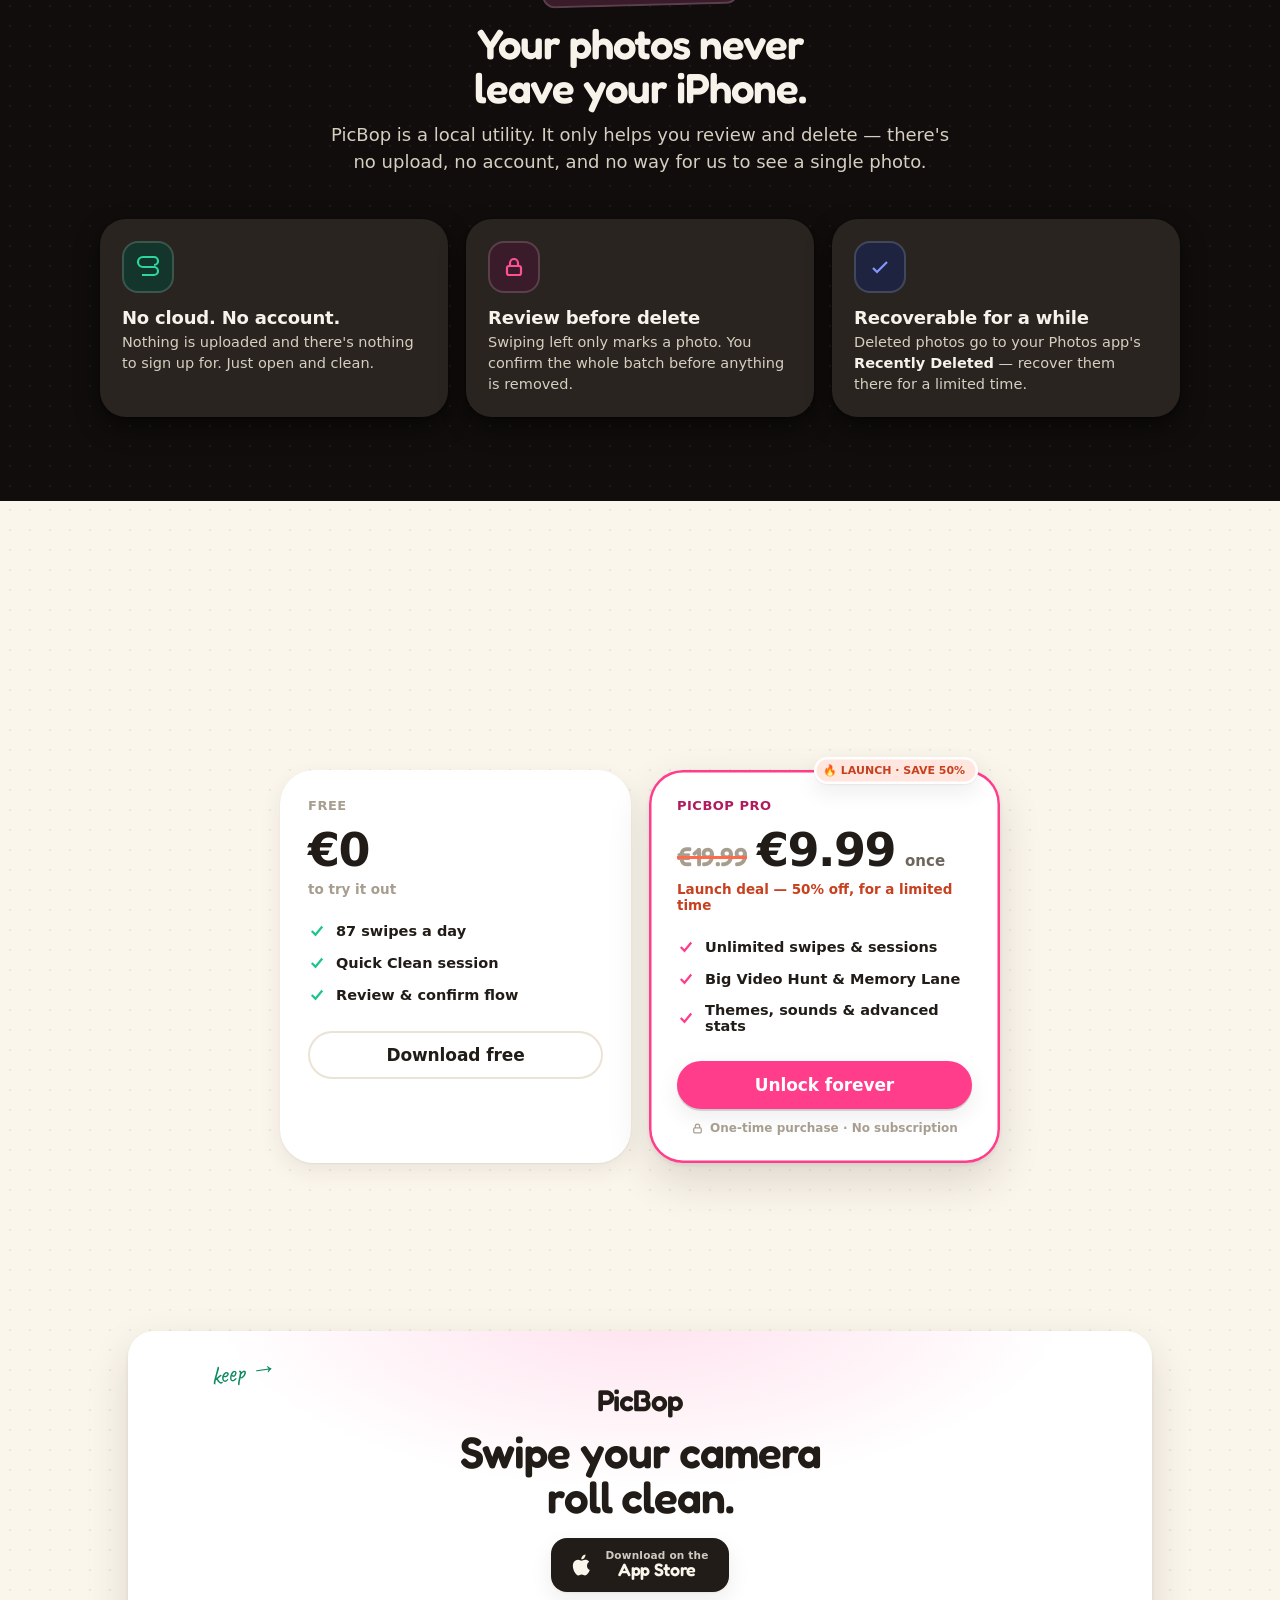
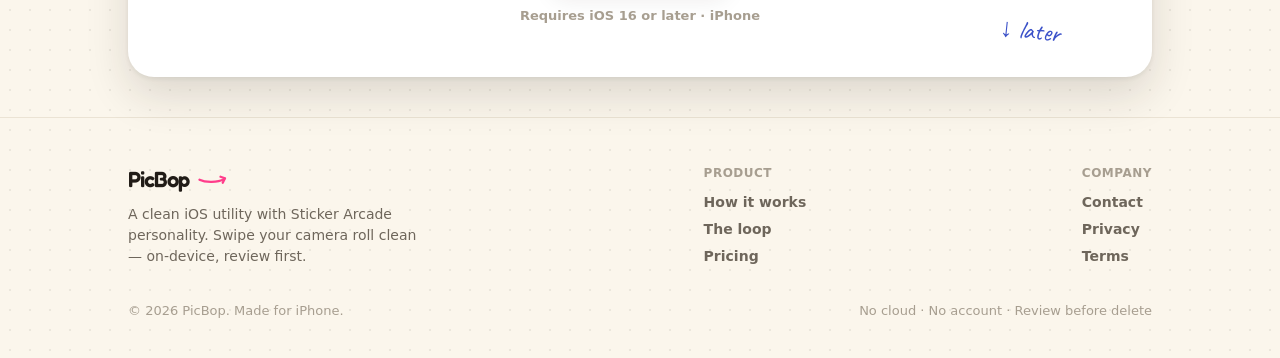
==== commit 7b444908: "fix: hero phone stickers overlap device + match in-app colors Center the hero phone with side paddin" ====
--- a/index.html
+++ b/index.html
@@ -73,8 +73,8 @@
     <div class="hero-art reveal">
       <span class="hero-sticker hero-sticker--keep pb-anim-float" style="--r:-9deg;top:4%;left:-2%;animation-delay:-.4s" aria-hidden="true"><svg viewBox="0 0 24 24" fill="none" stroke="currentColor" stroke-width="2.6" stroke-linecap="round"><path d="M5 12l5 5 9-11"/></svg></span>
       <span class="hero-sticker hero-sticker--del pb-anim-float" style="--r:8deg;bottom:16%;left:-5%;animation-delay:-1.6s" aria-hidden="true"><svg viewBox="0 0 24 24" fill="none" stroke="currentColor" stroke-width="2.6" stroke-linecap="round"><path d="M16 6l-8 12M8 6l8 12"/></svg></span>
-      <span class="hero-sticker hero-sticker--fav pb-anim-float" style="--r:-6deg;top:24%;right:-3%;animation-delay:-1s" aria-hidden="true"><svg viewBox="0 0 24 24" fill="none" stroke="currentColor" stroke-width="2.6" stroke-linecap="round"><path d="M12 20V4M6 10l6-6 6 6"/></svg></span>
-      <span class="hero-hand pb-anim-float" style="--r:7deg;bottom:8%;right:0;color:var(--pb-keep-ink);animation-delay:-2.2s" aria-hidden="true">that felt good ✦</span>
+      <span class="hero-sticker hero-sticker--fav pb-anim-float" style="--r:-6deg;top:18%;right:-1%;animation-delay:-1s" aria-hidden="true"><svg viewBox="0 0 24 24" fill="none" stroke="currentColor" stroke-width="2.2" stroke-linecap="round" stroke-linejoin="round"><path d="M12 20.2s-7-4.4-9.4-8.6C1 8.5 2.3 5 6 5c2 0 3.3 1.1 4 2.3.7-1.2 2-2.3 4-2.3 3.7 0 5 3.5 3.4 6.6-2.4 4.2-9.4 8.6-9.4 8.6z"/></svg></span>
+      <span class="hero-hand pb-anim-float" style="--r:7deg;bottom:-2%;right:-26%;color:var(--pb-keep-ink);animation-delay:-2.2s" aria-hidden="true">that felt good ✦</span>
       <div class="phone phone-tilt pb-anim-float phone--shot" style="--r:2.5deg">
         <div class="scr"><img class="shot" src="screens/hero-swipe.png" width="507" height="1100" alt="PicBop Quick Clean session — swipe right to keep a photo" /></div>
       </div>
--- a/picbop-site.css
+++ b/picbop-site.css
@@ -135,14 +135,14 @@
 [data-theme="dark"] .hero::before{opacity:.5}
 
 /* ── floating sticker decorations around hero phone ── */
-.hero-art{position:relative}
+.hero-art{position:relative;display:flex;justify-content:center;padding:0 56px}
 .hero-sticker{position:absolute;z-index:3;display:flex;align-items:center;justify-content:center;
   width:54px;height:54px;border-radius:50%;background:var(--pb-surface);pointer-events:none;
   box-shadow:inset 0 0 0 2.5px var(--pb-stickerline),var(--pb-shadow-lg)}
 .hero-sticker svg{width:25px;height:25px}
 .hero-sticker--keep{color:var(--pb-keep)}
-.hero-sticker--del{color:var(--pb-del)}
-.hero-sticker--fav{color:var(--pb-fav)}
+.hero-sticker--del{background:var(--pb-del);color:#fff;box-shadow:var(--pb-shadow-lg)}
+.hero-sticker--fav{background:#EDA33C;color:#fff;box-shadow:inset 0 0 0 2.5px rgba(255,255,255,.55),var(--pb-shadow-lg)}
 .hero-hand{position:absolute;z-index:3;pointer-events:none;font-family:var(--pb-hand);font-weight:700;font-size:25px;line-height:1}
 
 /* ── swoosh underline accent (echoes the wordmark) ── */
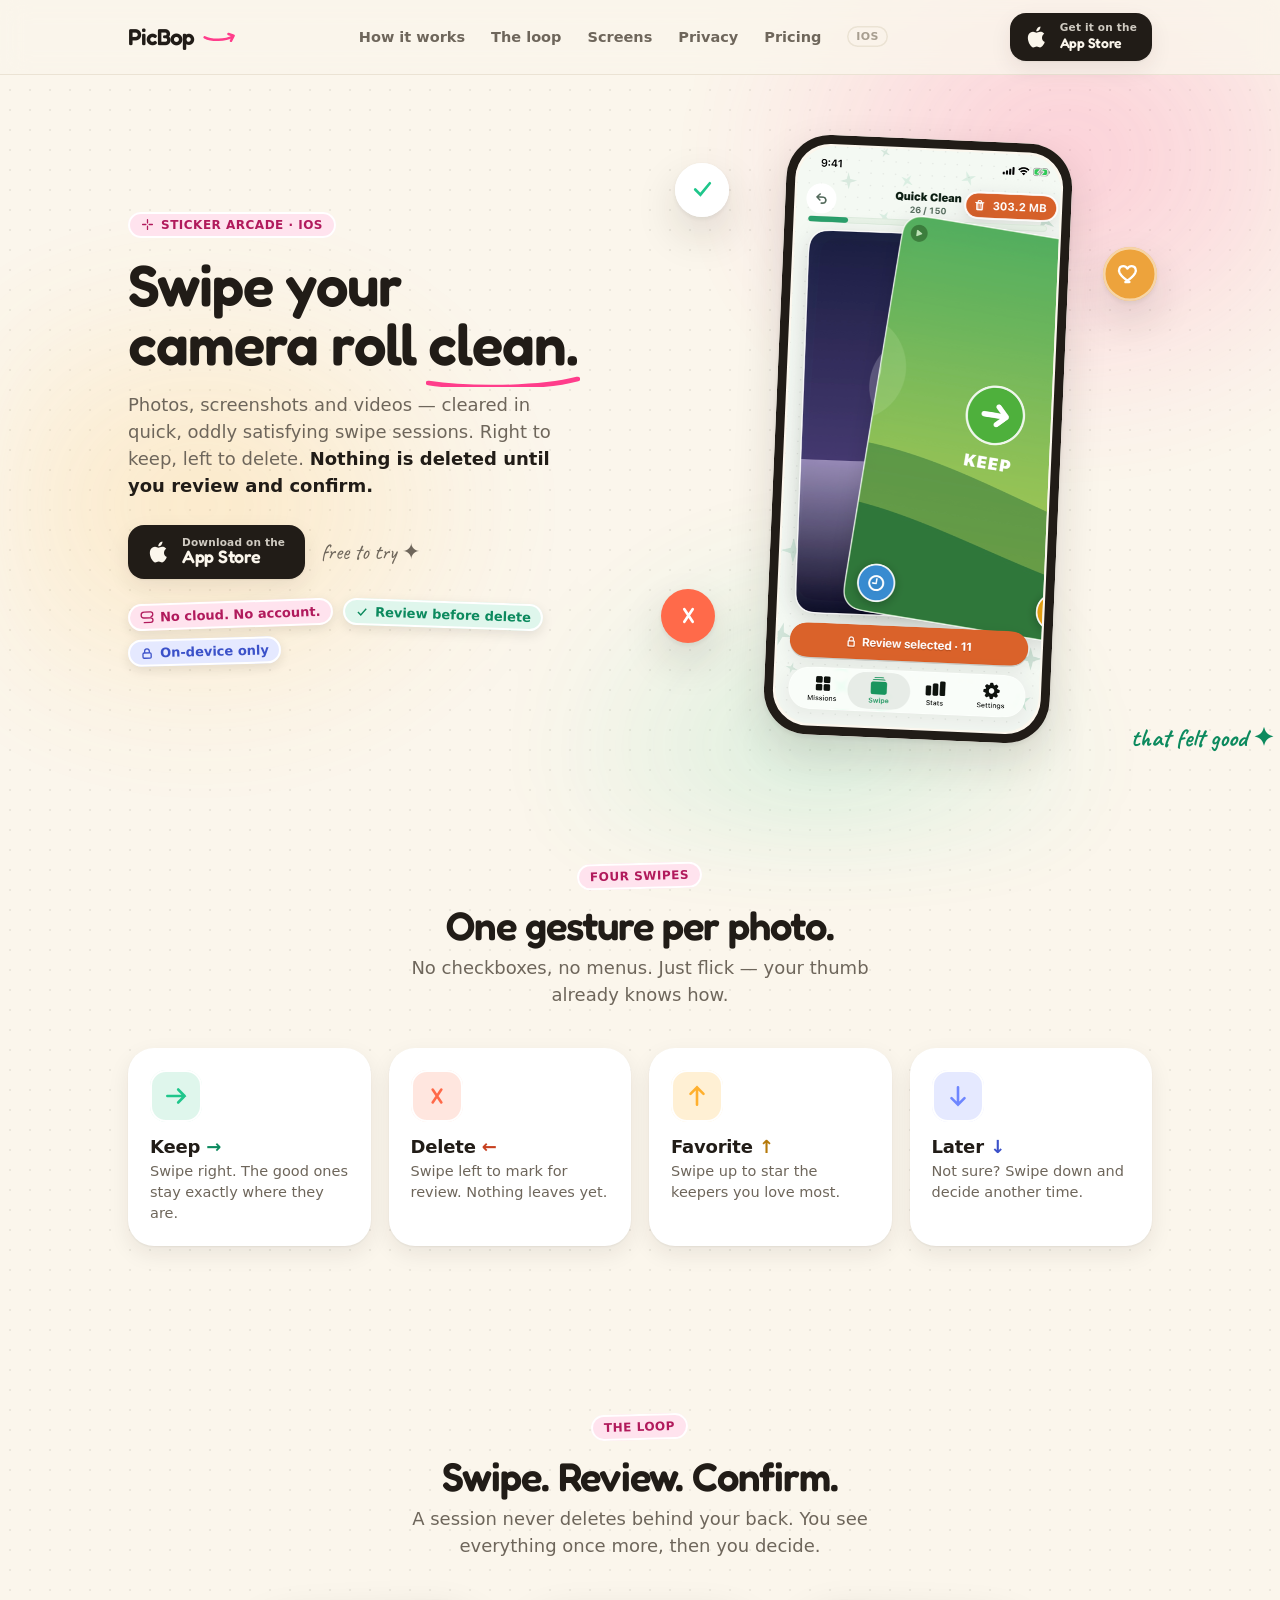
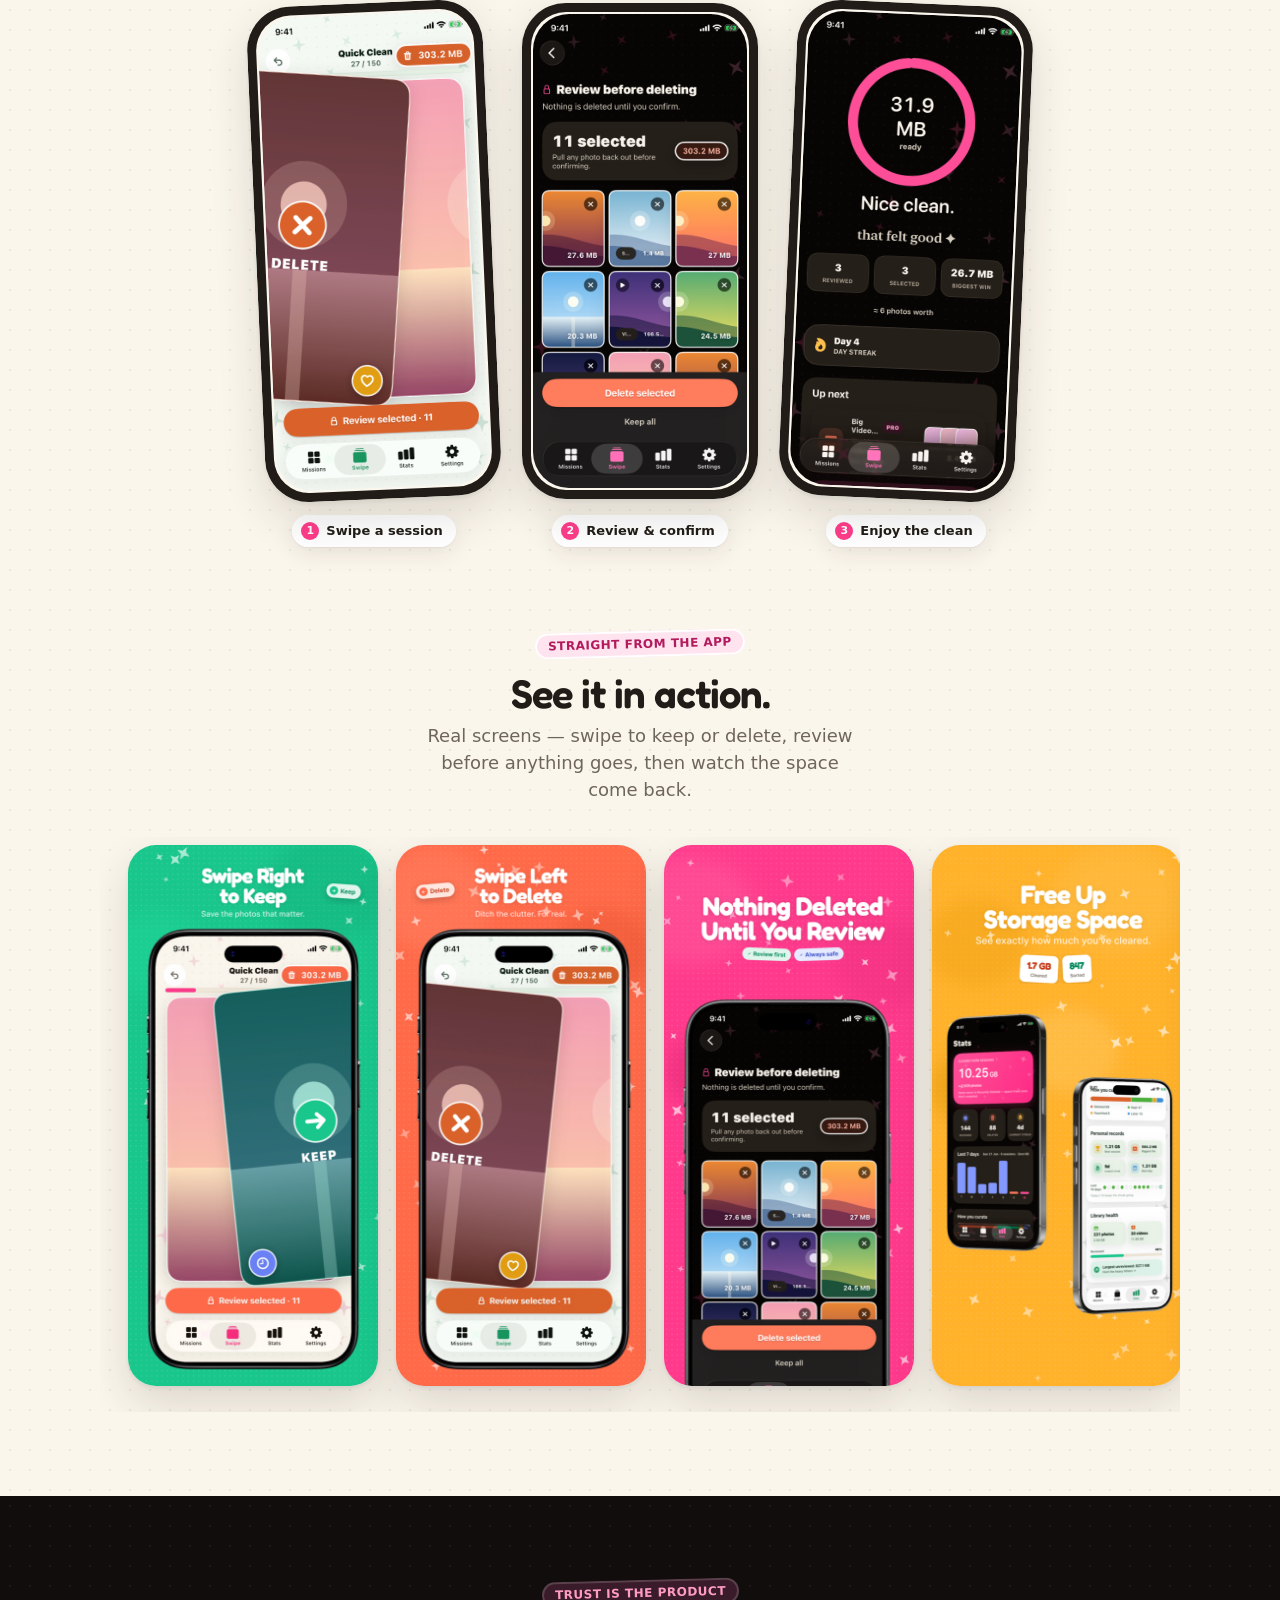
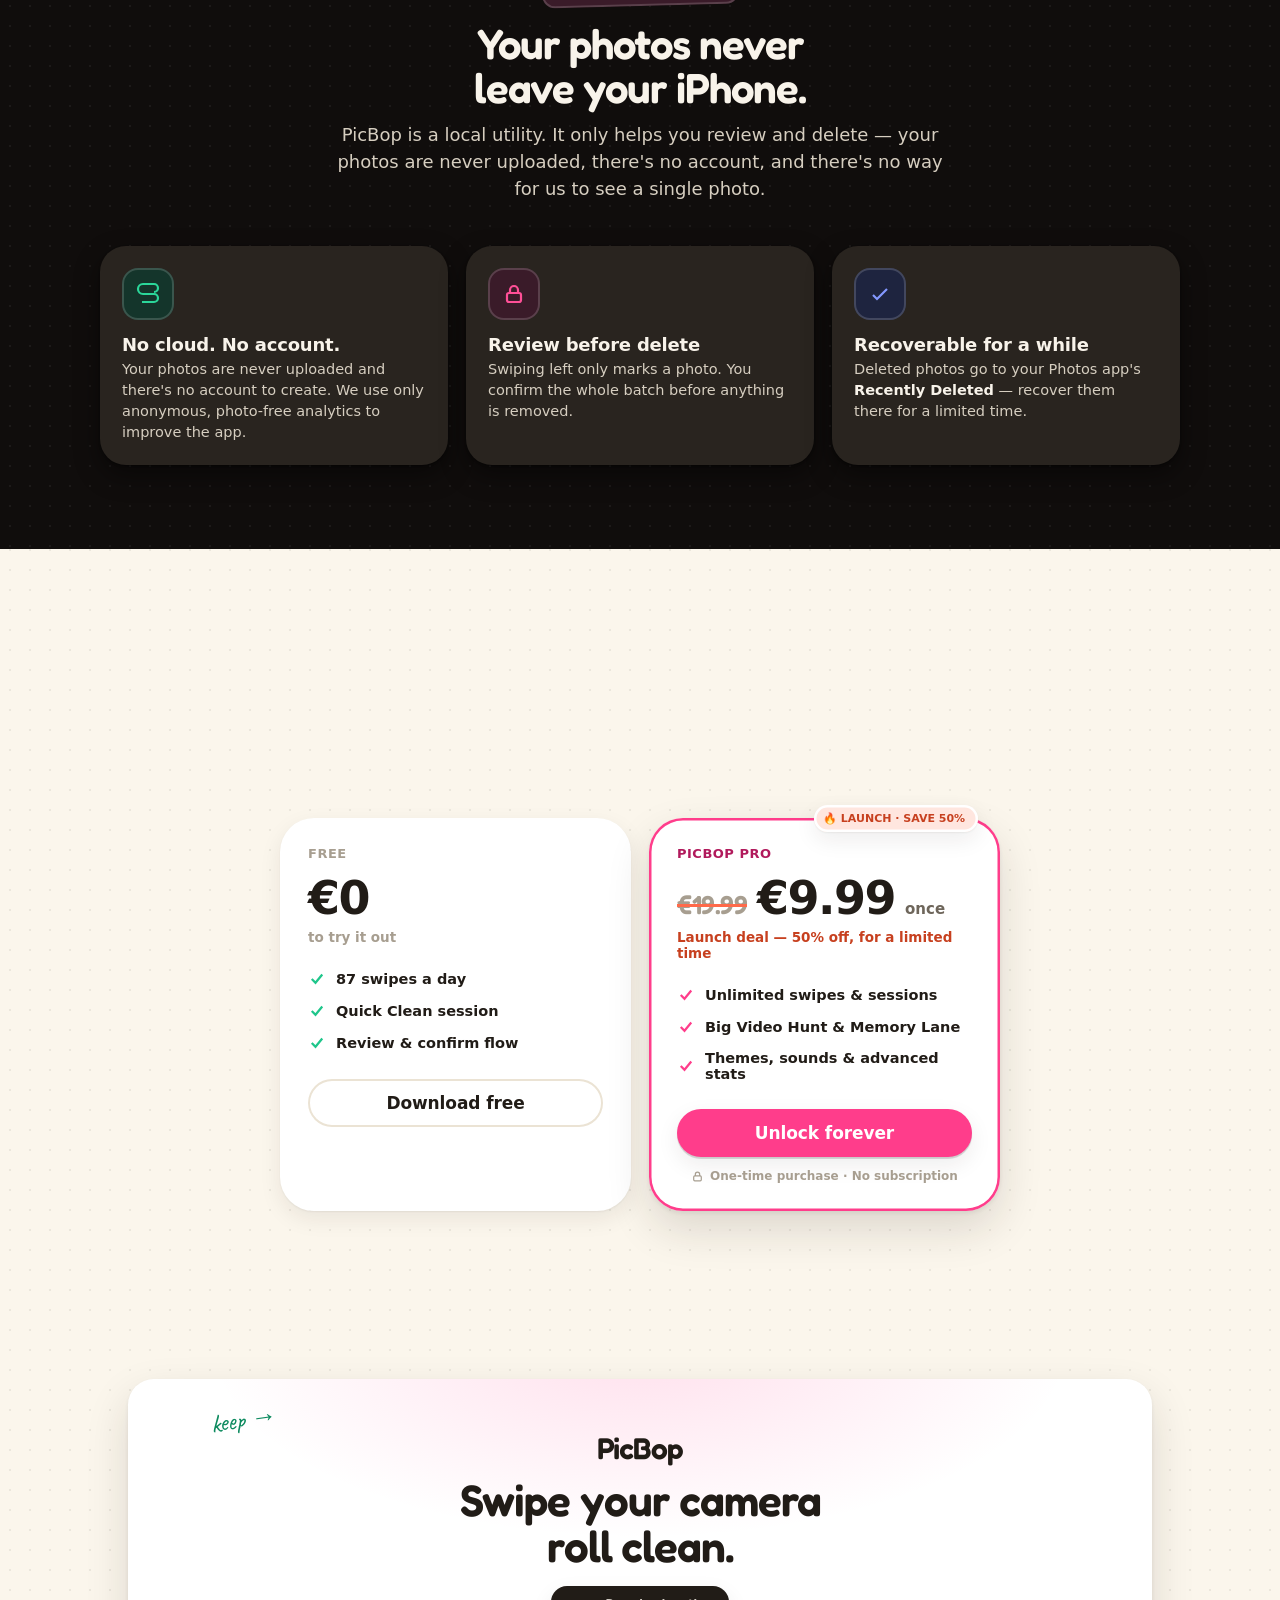
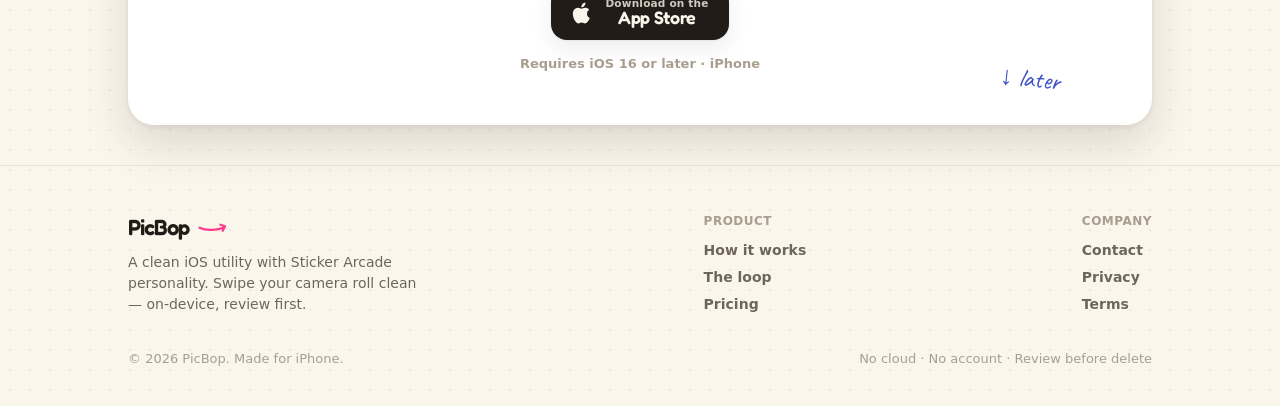
==== commit 72290f2e: "copy: scope privacy claims to photos, disclose analytics "No upload / nothing is uploaded" overreach" ====
--- a/index.html
+++ b/index.html
@@ -171,13 +171,13 @@
     <div class="reveal" style="text-align:center;max-width:620px;margin:0 auto 44px">
       <span class="eyebrow">Trust is the product</span>
       <h2 class="h-display" style="font-size:42px;margin:16px 0 12px;color:var(--pb-ink)">Your photos never<br/>leave your iPhone.</h2>
-      <p class="lead" style="margin:0 auto">PicBop is a local utility. It only helps you review and delete — there's no upload, no account, and no way for us to see a single photo.</p>
+      <p class="lead" style="margin:0 auto">PicBop is a local utility. It only helps you review and delete — your photos are never uploaded, there's no account, and there's no way for us to see a single photo.</p>
     </div>
     <div class="grid reveal-stagger" style="grid-template-columns:repeat(3,1fr)">
       <div class="swipe-card" style="background:var(--pb-surface)">
         <div class="swipe-ic" style="background:var(--pb-keep-soft);color:var(--pb-keep)"><svg width="24" height="24" viewBox="0 0 24 24" fill="none" stroke="currentColor" stroke-width="2.2"><path d="M18 10a4 4 0 000-8H7a5 5 0 000 10h11a4 4 0 010 8H6"/></svg></div>
         <div class="feat-title">No cloud. No account.</div>
-        <p class="feat-body">Nothing is uploaded and there's nothing to sign up for. Just open and clean.</p>
+        <p class="feat-body">Your photos are never uploaded and there's no account to create. We use only anonymous, photo-free analytics to improve the app.</p>
       </div>
       <div class="swipe-card" style="background:var(--pb-surface)">
         <div class="swipe-ic" style="background:var(--pb-pink-soft);color:var(--pb-pink)"><svg width="24" height="24" viewBox="0 0 24 24" fill="none" stroke="currentColor" stroke-width="2.2"><rect x="5" y="11" width="14" height="9" rx="2"/><path d="M8 11V8a4 4 0 018 0v3"/></svg></div>
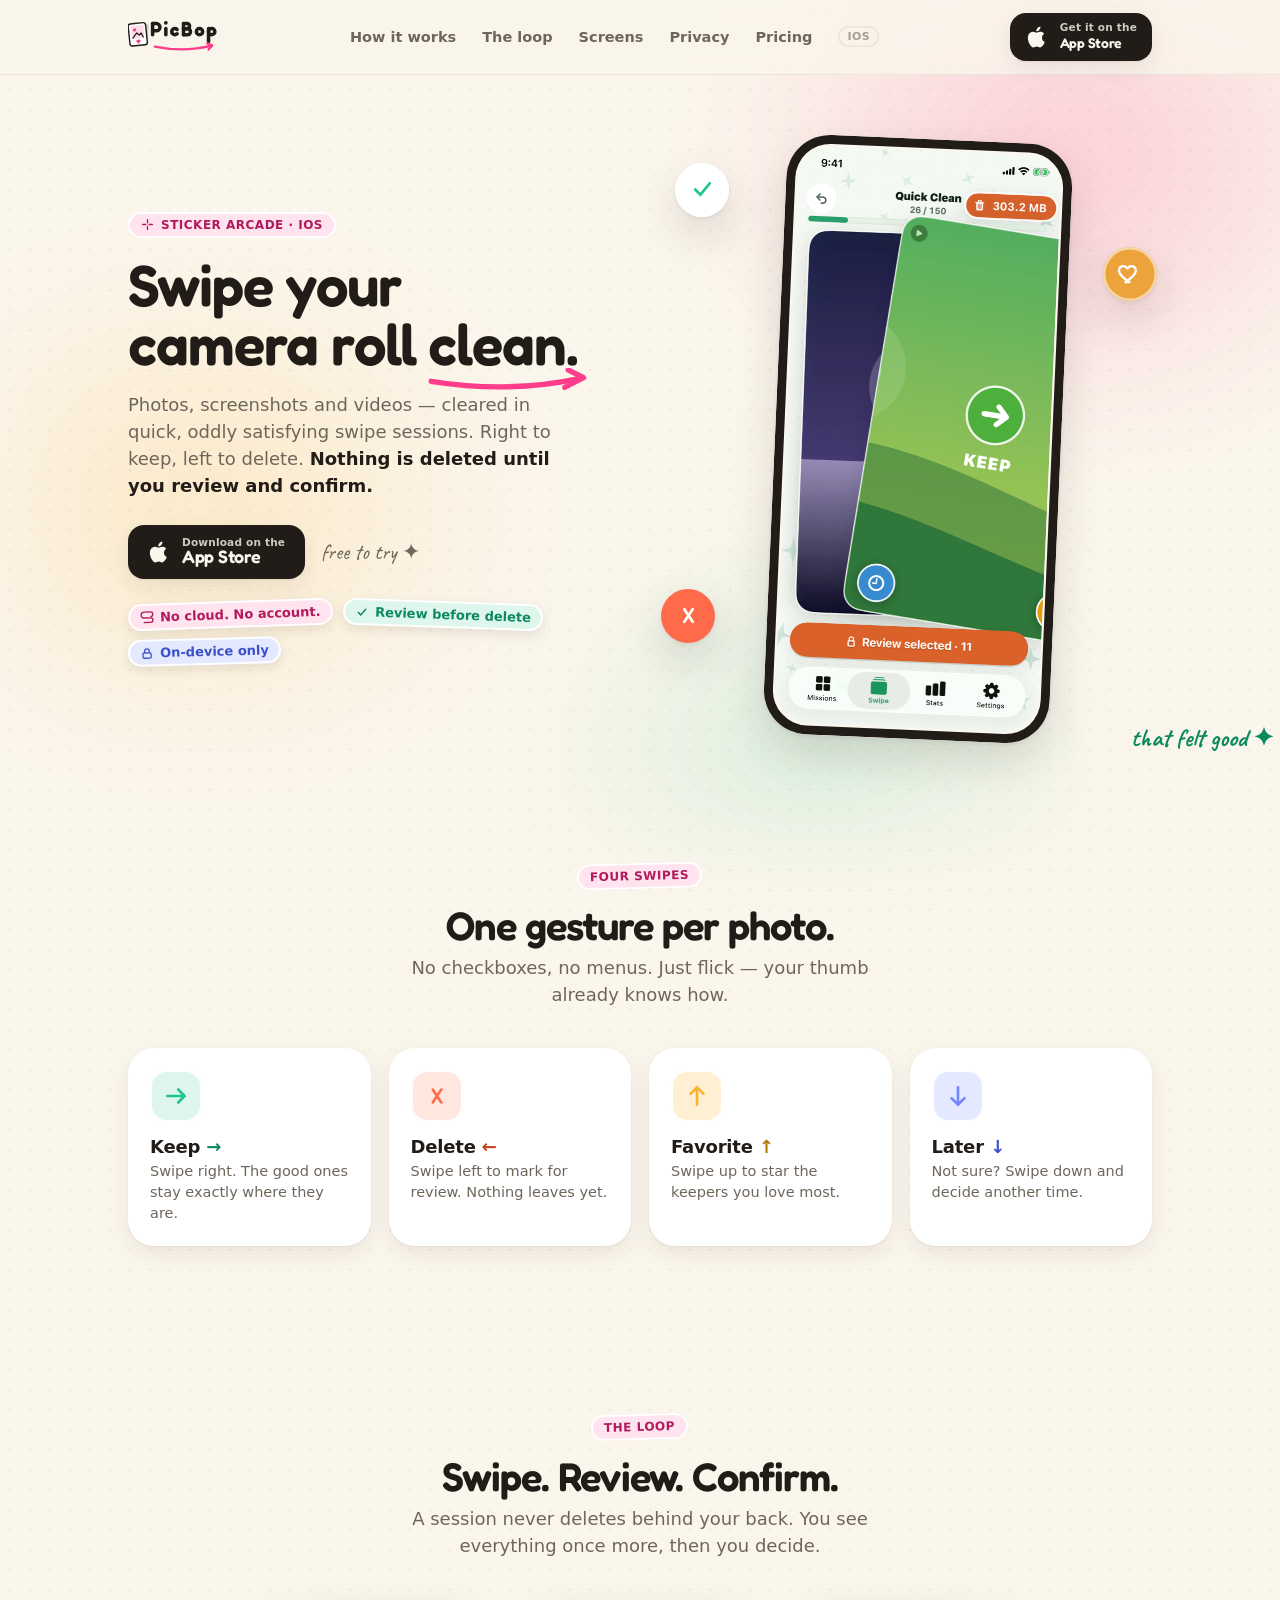
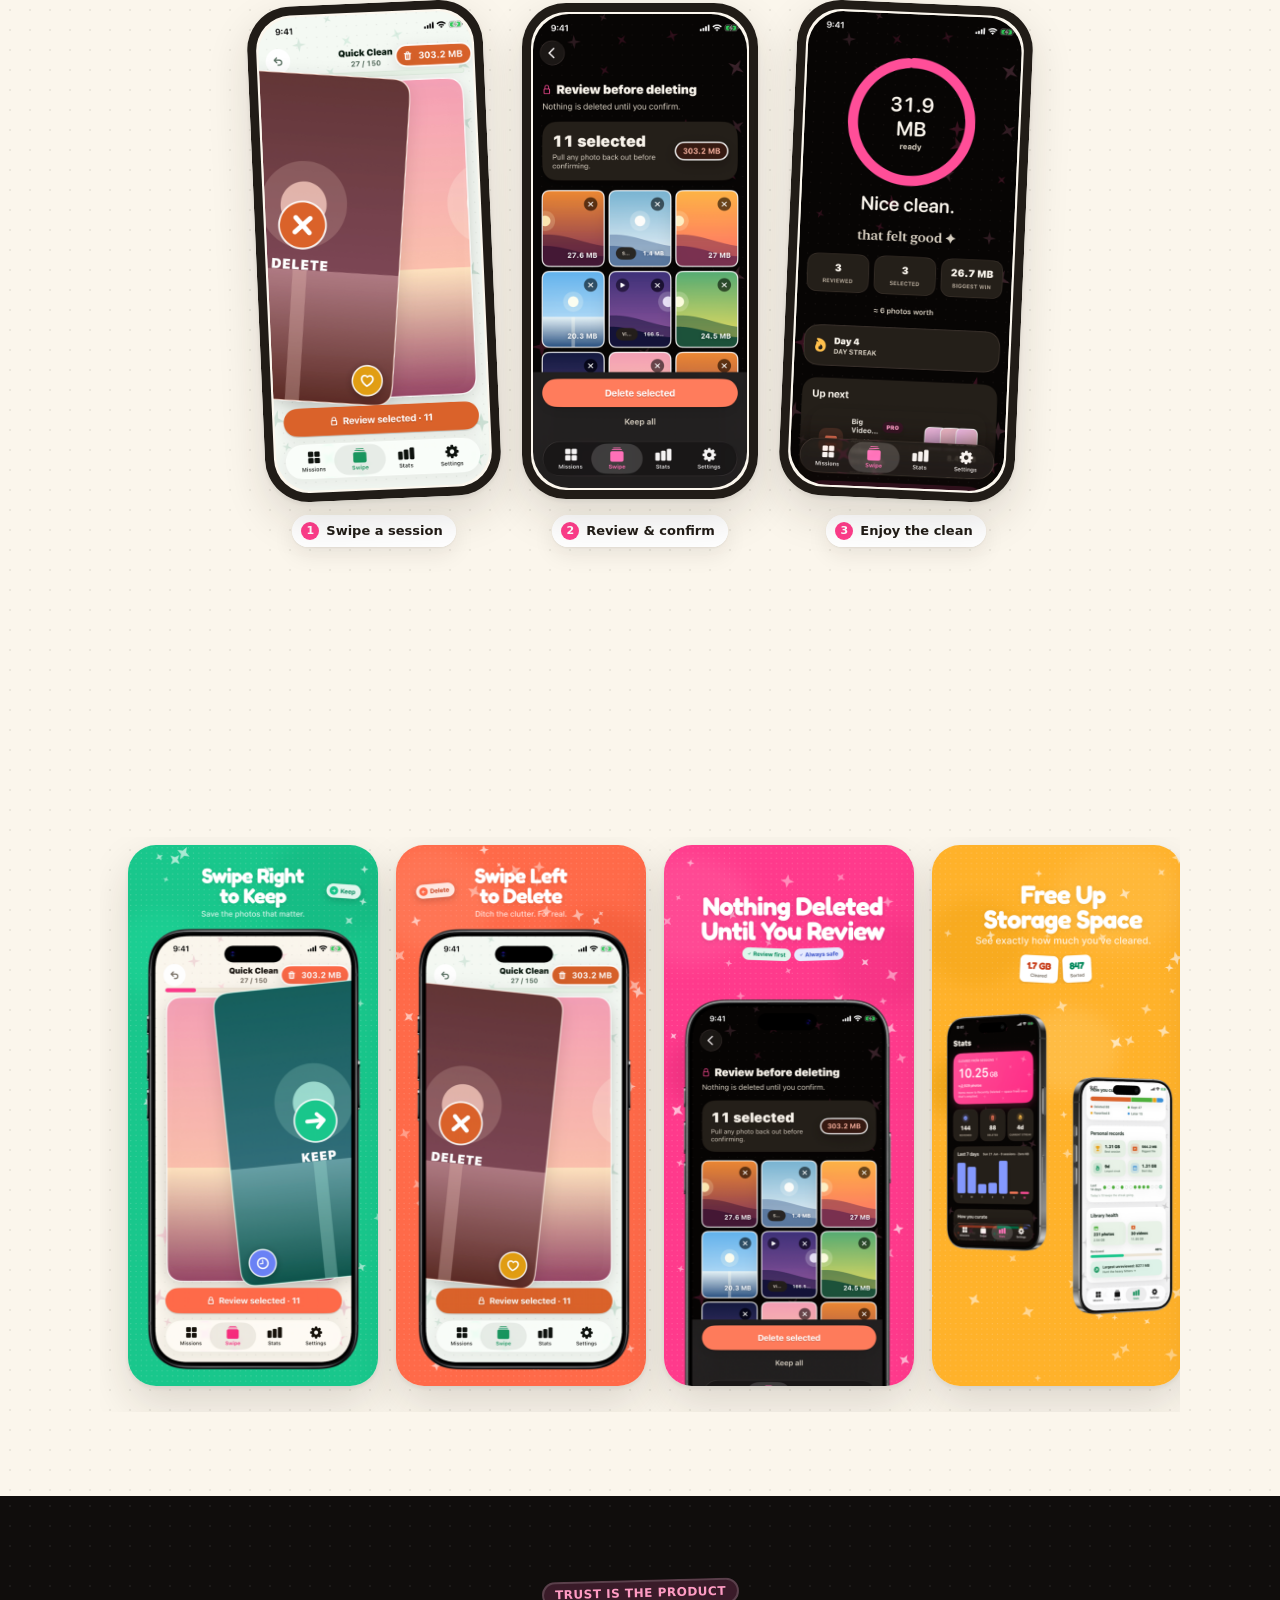
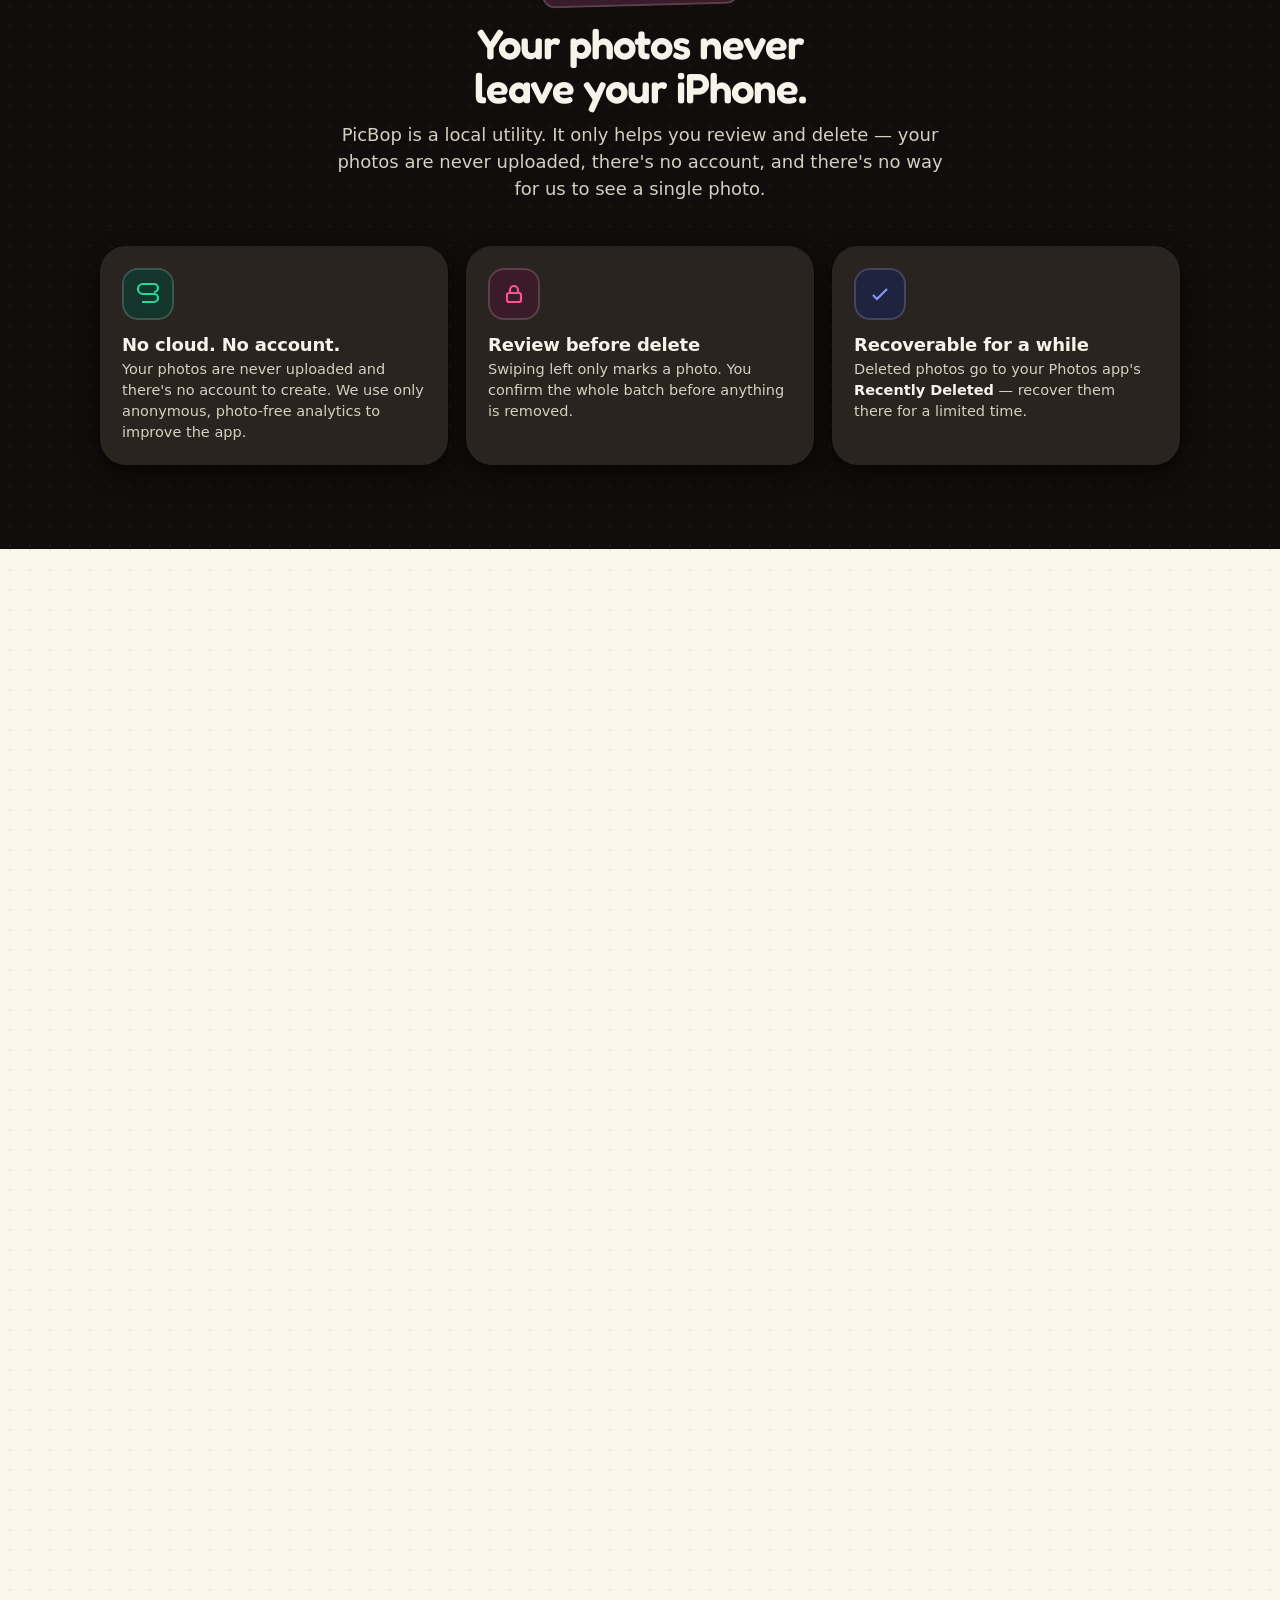
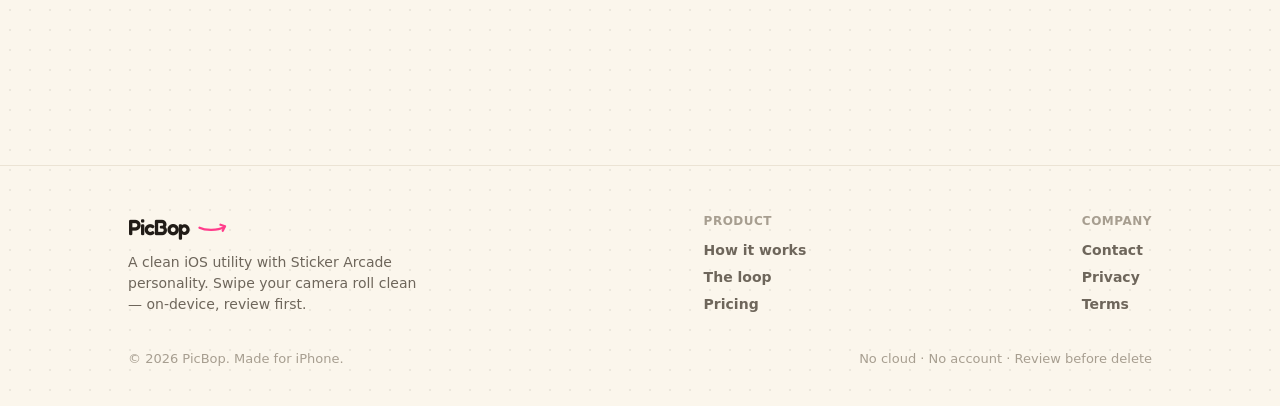
==== commit e7092703: "feat: use brand SVG logo, logo-style hero arrow, jiyuu.tech contact - Nav: swap text mark for picbop" ====
--- a/index.html
+++ b/index.html
@@ -29,8 +29,7 @@
 <header class="nav">
   <div class="inner">
     <a class="nav-mark" href="index.html">
-      <b>PicBop</b>
-      <svg width="34" height="11" viewBox="0 0 40 12" fill="none"><path d="M2 7c8 4 24 4 33-1" stroke="var(--pb-pink)" stroke-width="3" stroke-linecap="round"/><path d="M30 3l6 2-3 6" stroke="var(--pb-pink)" stroke-width="3" stroke-linecap="round" stroke-linejoin="round"/></svg>
+      <img src="picbop-logo.svg" alt="PicBop" height="34">
     </a>
     <nav class="nav-links">
       <a href="#how">How it works</a>
--- a/picbop-site.css
+++ b/picbop-site.css
@@ -147,8 +147,8 @@
 
 /* ── swoosh underline accent (echoes the wordmark) ── */
 .swoosh{position:relative;white-space:nowrap}
-.swoosh::after{content:"";position:absolute;left:-2px;right:-2px;bottom:-.14em;height:.22em;
-  background:url("data:image/svg+xml,%3Csvg xmlns='http://www.w3.org/2000/svg' viewBox='0 0 120 12' preserveAspectRatio='none' fill='none'%3E%3Cpath d='M2 8c30 6 86 6 116-4' stroke='%23FF3D8B' stroke-width='4.5' stroke-linecap='round'/%3E%3C/svg%3E") no-repeat center/100% 100%}
+.swoosh::after{content:"";position:absolute;left:-2px;right:-14px;bottom:-.2em;height:.4em;
+  background:url("data:image/svg+xml,%3Csvg xmlns='http://www.w3.org/2000/svg' viewBox='0 0 200 26' preserveAspectRatio='none' fill='none'%3E%3Cpath d='M6 15 Q100 29 184 12' stroke='%23FF3D8B' stroke-width='6' stroke-linecap='round'/%3E%3Cpath d='M167 22 L190 11 L171 2' stroke='%23FF3D8B' stroke-width='6' stroke-linecap='round' stroke-linejoin='round'/%3E%3C/svg%3E") no-repeat center/100% 100%}
 
 /* ── nav: lift on scroll ── */
 .nav{transition:box-shadow .2s,background .2s}
